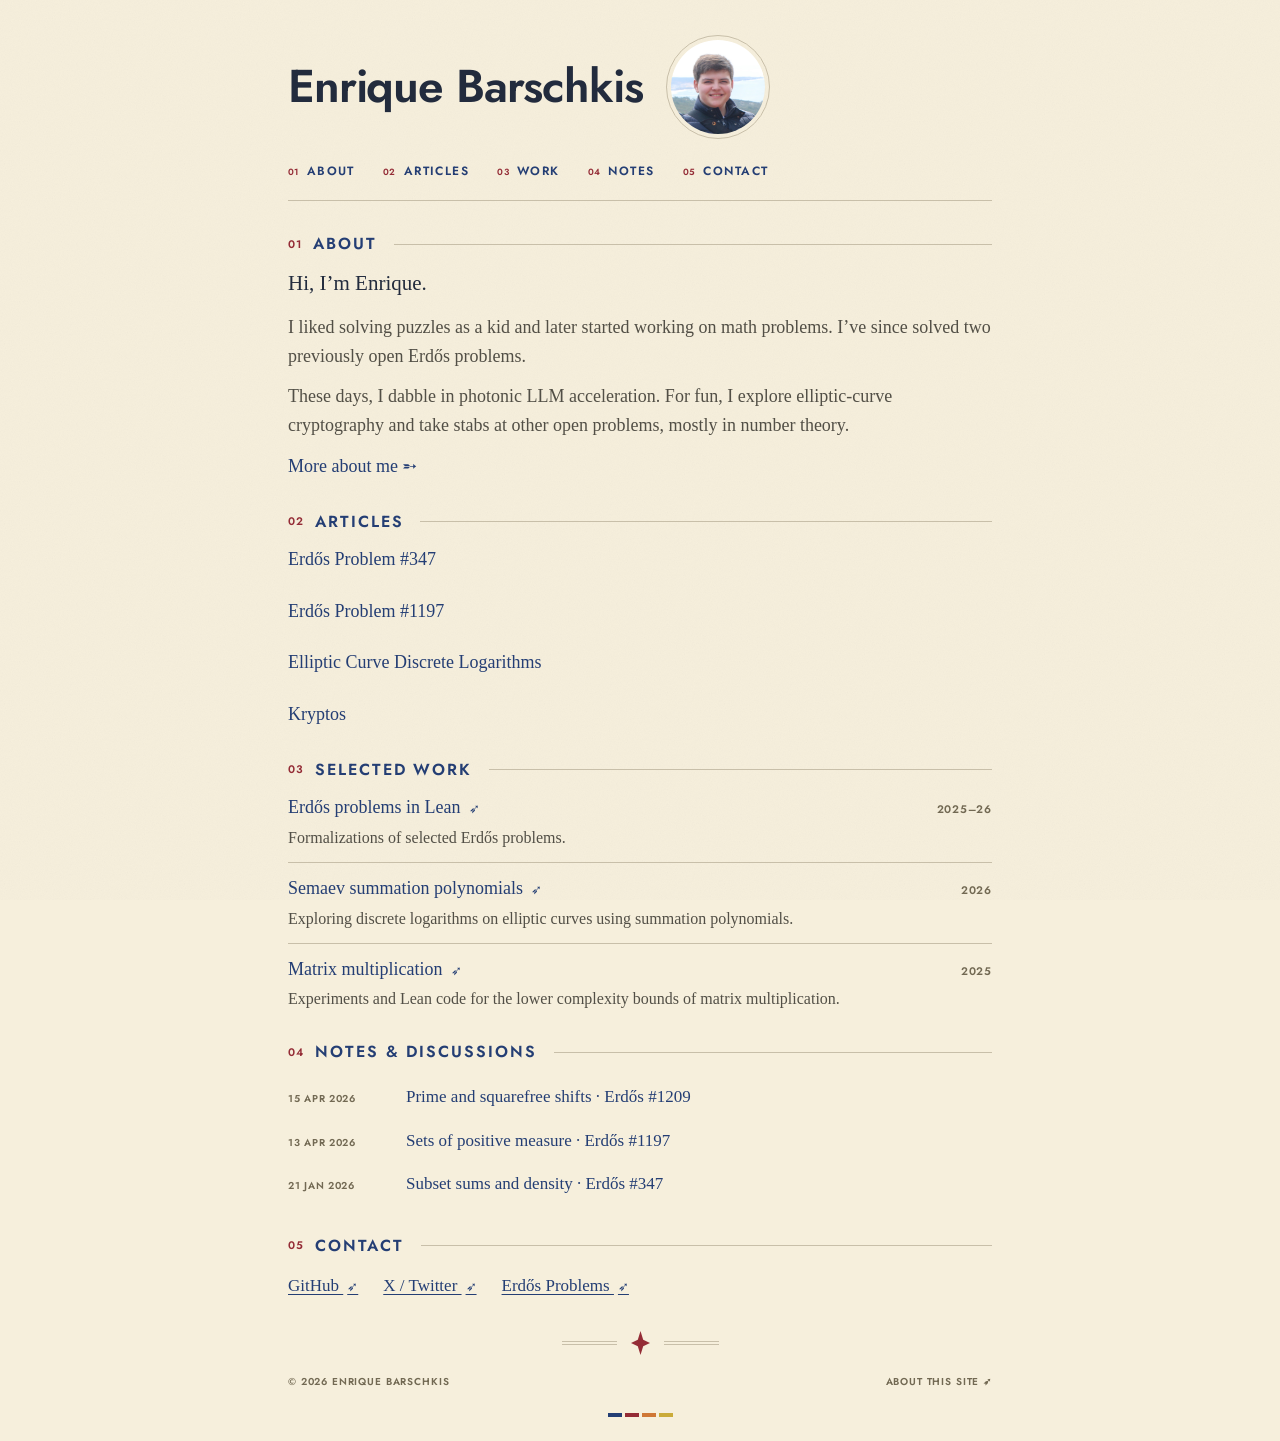
==== index.html @ b83e2519 "Restore leading hover arrow on More about me" ====
<!doctype html>
<html lang="en">
<head>
  <meta charset="utf-8">
  <meta name="viewport" content="width=device-width, initial-scale=1">
  <meta name="description" content="Enrique Barschkis. Math, code, Lean formalizations, and elliptic-curve research.">
  <meta name="theme-color" content="#942c36">
  <meta property="og:type" content="website">
  <meta property="og:title" content="Enrique Barschkis">
  <meta property="og:description" content="Enrique Barschkis. Math, code, Lean formalizations, and elliptic-curve research.">
  <title>Enrique Barschkis</title>
  <link rel="icon" type="image/png" href="favicon.png">
  <link rel="preload" href="assets/fonts/jost-latin-600.woff2" as="font" type="font/woff2" crossorigin>
  <link rel="stylesheet" href="styles.css">
</head>
<body>
  <a class="skip-link" href="#about">Skip to content</a>
  <div class="page" id="top">
    <header class="masthead">
      <div class="masthead-title">
        <h1>Enrique Barschkis</h1>
        <img class="portrait" src="assets/portrait.jpeg" alt="Portrait of Enrique Barschkis" width="1170" height="1138">
      </div>
      <nav class="main-nav" aria-label="Main navigation">
        <a href="#about"><span aria-hidden="true">01</span> About</a>
        <a href="#articles"><span aria-hidden="true">02</span> Articles</a>
        <a href="#work"><span aria-hidden="true">03</span> Work</a>
        <a href="#notes"><span aria-hidden="true">04</span> Notes</a>
        <a href="#contact"><span aria-hidden="true">05</span> Contact</a>
      </nav>
    </header>
    <main class="content">
      <section class="about-section" id="about" aria-labelledby="about-title">
        <div class="section-heading"><span class="exhibit" aria-hidden="true">01</span><h2 id="about-title">About</h2><span class="section-line" aria-hidden="true"></span></div>
        <div class="bio"><p>Hi, I’m Enrique.</p>
<p>I liked solving puzzles as a kid and later started working on math problems. I’ve since solved two previously open Erdős problems.</p>
<p>These days, I dabble in photonic LLM acceleration. For fun, I explore elliptic-curve cryptography and take stabs at other open problems, mostly in number theory.</p></div>
        <p class="about-more"><a class="animated-link" href="about.html"><span class="hover-arrow" aria-hidden="true">➸</span><span class="link-label">More about me <span aria-hidden="true">➵</span></span></a></p>
      </section>
      <section id="articles" aria-labelledby="articles-title">
        <div class="section-heading"><span class="exhibit" aria-hidden="true">02</span><h2 id="articles-title">Articles</h2><span class="section-line" aria-hidden="true"></span></div>
        <ul class="entry-list">
          <li class="entry"><a class="entry-title animated-link" href="erdos-347.html"><span class="hover-arrow" aria-hidden="true">➸</span><span class="link-label">Erdős Problem #347</span></a></li>
          <li class="entry"><a class="entry-title animated-link" href="erdos-1197.html"><span class="hover-arrow" aria-hidden="true">➸</span><span class="link-label">Erdős Problem #1197</span></a></li>
          <li class="entry"><a class="entry-title animated-link" href="elliptic-curve-discrete-logarithms.html"><span class="hover-arrow" aria-hidden="true">➸</span><span class="link-label">Elliptic Curve Discrete Logarithms</span></a></li>
          <li class="entry"><a class="entry-title animated-link" href="kryptos.html"><span class="hover-arrow" aria-hidden="true">➸</span><span class="link-label">Kryptos</span></a></li>
        </ul>
      </section>
      <section id="work" aria-labelledby="work-title">
        <div class="section-heading"><span class="exhibit" aria-hidden="true">03</span><h2 id="work-title">Selected work</h2><span class="section-line" aria-hidden="true"></span></div>
        <ul class="entry-list">
  <li class="entry"><div class="entry-top"><a class="animated-link entry-title" href="https://github.com/ebarschkis/ErdosProblem"><span class="hover-arrow" aria-hidden="true">➸</span><span class="link-label">Erdős problems in Lean <span class="link-arrow" aria-hidden="true">➶</span></span></a><span class="entry-date">2025–26</span></div><p>Formalizations of selected Erdős problems.</p></li>
  <li class="entry"><div class="entry-top"><a class="animated-link entry-title" href="https://github.com/ebarschkis/SemaevSummationPolynomials"><span class="hover-arrow" aria-hidden="true">➸</span><span class="link-label">Semaev summation polynomials <span class="link-arrow" aria-hidden="true">➶</span></span></a><span class="entry-date">2026</span></div><p>Exploring discrete logarithms on elliptic curves using summation polynomials.</p></li>
  <li class="entry"><div class="entry-top"><a class="animated-link entry-title" href="https://github.com/ebarschkis/Matrix-Multiplication"><span class="hover-arrow" aria-hidden="true">➸</span><span class="link-label">Matrix multiplication <span class="link-arrow" aria-hidden="true">➶</span></span></a><span class="entry-date">2025</span></div><p>Experiments and Lean code for the lower complexity bounds of matrix multiplication.</p></li>
</ul>
      </section>
      <section id="notes" aria-labelledby="notes-title">
        <div class="section-heading"><span class="exhibit" aria-hidden="true">04</span><h2 id="notes-title">Notes &amp; discussions</h2><span class="section-line" aria-hidden="true"></span></div>
        <ul class="entry-list">
  <li class="note-entry"><span class="entry-date">15 Apr 2026</span><a class="animated-link" href="https://www.erdosproblems.com/forum/thread/1209?order=oldest"><span class="hover-arrow" aria-hidden="true">➸</span><span class="link-label">Prime and squarefree shifts · Erdős #1209</span></a></li>
  <li class="note-entry"><span class="entry-date">13 Apr 2026</span><a class="animated-link" href="https://www.erdosproblems.com/forum/thread/1197"><span class="hover-arrow" aria-hidden="true">➸</span><span class="link-label">Sets of positive measure · Erdős #1197</span></a></li>
  <li class="note-entry"><span class="entry-date">21 Jan 2026</span><a class="animated-link" href="https://www.erdosproblems.com/forum/thread/347?order=newest"><span class="hover-arrow" aria-hidden="true">➸</span><span class="link-label">Subset sums and density · Erdős #347</span></a></li>
</ul>
      </section>
      <section class="contact-section" id="contact" aria-labelledby="contact-title">
        <div class="section-heading"><span class="exhibit" aria-hidden="true">05</span><h2 id="contact-title">Contact</h2><span class="section-line" aria-hidden="true"></span></div>
        <ul class="contact-links"><li><a href="https://github.com/ebarschkis">GitHub <span class="link-arrow" aria-hidden="true">➶</span></a></li><li><a href="https://x.com/ebarschkis">X / Twitter <span class="link-arrow" aria-hidden="true">➶</span></a></li><li><a href="https://www.erdosproblems.com/forum/user/ebarschkis">Erdős Problems <span class="link-arrow" aria-hidden="true">➶</span></a></li></ul>
      </section>
    </main>
    <footer class="footer">
      <div class="footer-ornament" aria-hidden="true"><span></span><svg width="19" height="24" viewBox="0 0 19 24"><path d="m9.5 0 2.7 8.8L19 12l-6.8 3.2L9.5 24l-2.7-8.8L0 12l6.8-3.2Z" fill="currentColor"/></svg><span></span></div>
      <div class="footer-line"><small>© 2026 Enrique Barschkis</small><a href="colophon.html">About this site <span aria-hidden="true">➶</span></a></div>
      <div class="printer-colors" aria-hidden="true"><i></i><i></i><i></i><i></i></div>
    </footer>
  </div>
</body>
</html>
---- styles.css ----
@font-face {
  font-family: "Jost";
  font-style: normal;
  font-weight: 600;
  font-display: swap;
  src: url("assets/fonts/jost-latin-600.woff2") format("woff2");
}

:root {
  color-scheme: light;
  --paper: #f6efdc;
  --ink: #222b3d;
  --blue: #243e74;
  --red: #942c36;
  --gold: #efb844;
  --muted: #726953;
  --line: #c8bfa9;
  --display: "Jost", "Century Gothic", sans-serif;
  --body: Georgia, "Times New Roman", serif;
}

* { box-sizing: border-box; }
html { scroll-padding-top: 24px; }
body {
  margin: 0;
  background: var(--paper);
  color: var(--ink);
  font-family: var(--body);
  font-size: 18px;
  line-height: 1.6;
  -webkit-font-smoothing: antialiased;
}

body::before {
  content: "";
  position: fixed;
  inset: 0;
  z-index: -1;
  pointer-events: none;
  opacity: .12;
  background-image: url("assets/grain.svg");
}

::selection { background: #e8c875; color: var(--ink); }
a { color: var(--blue); text-underline-offset: .2em; text-decoration-thickness: 1px; }
a:hover { color: var(--red); }
a:focus-visible { outline: 2px solid var(--red); outline-offset: 5px; }
img { max-width: 100%; }
.page { width: min(760px, calc(100% - 48px)); margin: 35px auto 24px; }
.sr-only { position: absolute; width: 1px; height: 1px; overflow: hidden; clip-path: inset(50%); white-space: nowrap; }
.skip-link { position: fixed; top: 12px; left: 12px; z-index: 10; padding: 8px 14px; background: var(--paper); transform: translateY(-160%); }
.skip-link:focus { transform: none; }
.masthead { margin: 0 28px; padding-bottom: 10px; border-bottom: 1px solid var(--line); }
.masthead-title { display: flex; align-items: center; gap: 24px; margin-bottom: 14px; }
.masthead-title h1 { min-width: 0; margin: 0; }
.portrait { display: block; flex: none; width: 104px; height: 104px; object-fit: cover; border-radius: 50%; padding: 4px; border: 1px solid var(--line); }
h1 { margin: 0 0 14px; color: var(--ink); font: 600 clamp(32px, 6vw, 46px)/1.2 var(--display); letter-spacing: -.025em; }
.main-nav { display: flex; flex-wrap: wrap; gap: 0 28px; }
.main-nav a { display: flex; align-items: baseline; gap: 8px; padding: 9px 0; font: 600 12px/1.6 var(--display); letter-spacing: .12em; text-transform: uppercase; text-decoration: none; }
.main-nav a:hover { text-decoration: underline; }
.main-nav a span { color: var(--red); font-size: 9px; letter-spacing: .04em; }
.content { padding: 0 28px; }
section { margin-top: 29px; scroll-margin-top: 24px; }
.about-section { margin-top: 31px; }
.section-heading { display: flex; align-items: center; gap: 12px; margin-bottom: 11px; }
.exhibit { color: var(--red); font: 600 11px/1 var(--display); letter-spacing: .05em; }
h2 { margin: 0; color: var(--blue); font: 600 16px/1.5 var(--display); text-transform: uppercase; letter-spacing: .12em; }
.section-line { flex: 1; border-top: 1px solid var(--line); margin-left: 5px; }
p { margin: 0 0 10px; }
.bio p { margin-bottom: 12px; }
.bio p:last-child { margin-bottom: 0; }
.bio p:first-child { font-size: 21px; }
.bio p + p { color: #524f46; }
.about-more { margin-top: 12px; }
.about-more a:hover .link-label > span, .about-more a:focus-visible .link-label > span { visibility: hidden; }
.empty-state { color: var(--muted); font-size: 16px; font-style: italic; margin-bottom: 0; }
.entry-list { list-style: none; margin: 0; padding: 0; }
.entry { padding: 11px 0 12px; border-bottom: 1px solid var(--line); }
.entry:first-child { padding-top: 0; }
.entry:last-child { border-bottom: 0; padding-bottom: 0; }
.entry-top { display: flex; gap: 20px; align-items: baseline; justify-content: space-between; }
.entry-title { font-size: 18px; font-weight: normal; }
#articles .entry { border-bottom: 0; }
.animated-link { position: relative; display: inline-block; min-width: 0; padding-right: 1.5em; }
#articles .animated-link { display: block; }
.link-label { display: inline-block; transition: transform .18s ease; }
.hover-arrow { position: absolute; left: 0; top: 0; opacity: 0; transition: opacity .18s ease; }
.animated-link:hover .link-label, .animated-link:focus-visible .link-label { transform: translateX(1.5em); }
.animated-link:hover .hover-arrow, .animated-link:focus-visible .hover-arrow { opacity: 1; }
.entry-date { flex-shrink: 0; color: var(--muted); font: 600 11px/1.5 var(--display); letter-spacing: .07em; text-transform: uppercase; }
.entry p { font-size: 16px; line-height: 1.5; margin: 4px 0 0; color: #524f46; }
.note-entry { display: grid; grid-template-columns: 100px 1fr; gap: 18px; align-items: baseline; padding: 8px 0; }
.note-entry .entry-date { font-size: 10px; }
.note-entry a { font-size: 17px; }
.contact-links { display: flex; flex-wrap: wrap; gap: 8px 25px; list-style: none; margin: 0; padding: 0; font-size: 17px; }
.contact-links a { display: inline-block; padding: 3px 0; }
.link-arrow { font-family: var(--display); font-size: 13px; padding-left: 4px; }
.footer { padding: 0 28px; margin-top: 29px; }
.footer-ornament { display: flex; gap: 14px; align-items: center; justify-content: center; color: var(--red); }
.footer-ornament span { width: 55px; height: 4px; border-top: 1px solid var(--line); border-bottom: 1px solid var(--line); }
.footer-line { display: flex; justify-content: space-between; align-items: center; gap: 12px; margin-top: 18px; color: var(--muted); font: 600 10px/1.8 var(--display); letter-spacing: .085em; text-transform: uppercase; }
.footer-line small { font-size: inherit; }
.footer-line a { color: var(--muted); text-decoration: none; }
.footer-line a:hover { color: var(--red); text-decoration: underline; }
.printer-colors { display: flex; justify-content: center; gap: 3px; margin-top: 22px; }
.printer-colors i { width: 14px; height: 4px; background: var(--blue); }
.printer-colors i:nth-child(2) { background: var(--red); }
.printer-colors i:nth-child(3) { background: #cf7736; }
.printer-colors i:nth-child(4) { background: #caab39; }

/* The same small document layout for individual notes and the colophon. */
.document-page { width: min(680px, calc(100% - 48px)); margin: 50px auto 32px; }
.document-header { border-top: 4px double var(--blue); border-bottom: 1px solid var(--line); padding: 16px 0; display: flex; justify-content: space-between; gap: 16px; }
.document-header a, .document-header span { font: 600 11px/1.6 var(--display); letter-spacing: .12em; text-transform: uppercase; }
.document-header span { color: var(--muted); }
.document-page article { padding: 37px 0 20px; }
.document-page h1 { color: var(--blue); font: 600 clamp(30px, 6vw, 46px)/1.15 var(--display); letter-spacing: -.015em; text-transform: uppercase; padding: 0; margin: 10px 0 27px; }
.document-page h2 { margin: 28px 0 12px; }
.document-page article p { margin-bottom: 20px; }
.document-kicker { color: var(--red); font: 600 11px/1.4 var(--display); letter-spacing: .13em; text-transform: uppercase; }
.palette { display: flex; height: 14px; margin: 25px 0; }
.palette span { flex: 1; }
.palette span:nth-child(1) { background: var(--blue); }
.palette span:nth-child(2) { background: var(--red); }
.palette span:nth-child(3) { background: #cf7736; }
.palette span:nth-child(4) { background: var(--gold); }
.document-page .footer { padding: 0; }
.document-page article li { margin-bottom: 8px; }
.link-placeholder { color: var(--muted); font-size: .85em; }

@media (min-width: 1400px) { .page { margin-top: 46px; } }
@media (max-width: 600px) {
  .page { width: calc(100% - 28px); margin-top: 16px; }
  .masthead { margin: 12px 12px 0; padding-bottom: 4px; }
  .masthead-title { gap: 16px; margin-bottom: 8px; }
  .portrait { width: 72px; height: 72px; padding: 3px; }
  h1 { margin-bottom: 8px; }
  .main-nav { justify-content: space-between; gap: 0 12px; }
  .main-nav a { gap: 5px; padding: 9px 0; font-size: 10px; letter-spacing: .07em; min-height: 44px; align-items: center; }
  .main-nav a span { font-size: 8px; }
  .content, .footer { padding-left: 12px; padding-right: 12px; }
  section { margin-top: 26px; }
  .about-section { margin-top: 25px; }
  .bio p:first-child { font-size: 20px; }
  .bio p + p { font-size: 17px; }
  h2 { font-size: 14px; }
  .section-heading { gap: 10px; }
  .entry-top { gap: 12px; }
  .entry-title { font-size: 17px; }
  .note-entry { grid-template-columns: 83px 1fr; gap: 12px; }
  .footer-line { font-size: 9px; letter-spacing: .025em; flex-wrap: wrap; justify-content: center; }
  .document-page { width: calc(100% - 40px); margin-top: 24px; }
  .document-header { flex-wrap: wrap; gap: 8px; }
}

@media (prefers-reduced-motion: reduce) {
  .link-label, .hover-arrow { transition: none; }
}

@media print {
  body { background: white; font-size: 12pt; }
  body::before, .skip-link, .main-nav { display: none; }
  .page, .document-page { width: 100%; margin: 0; }
  .masthead, section, .footer { break-inside: avoid; }
}
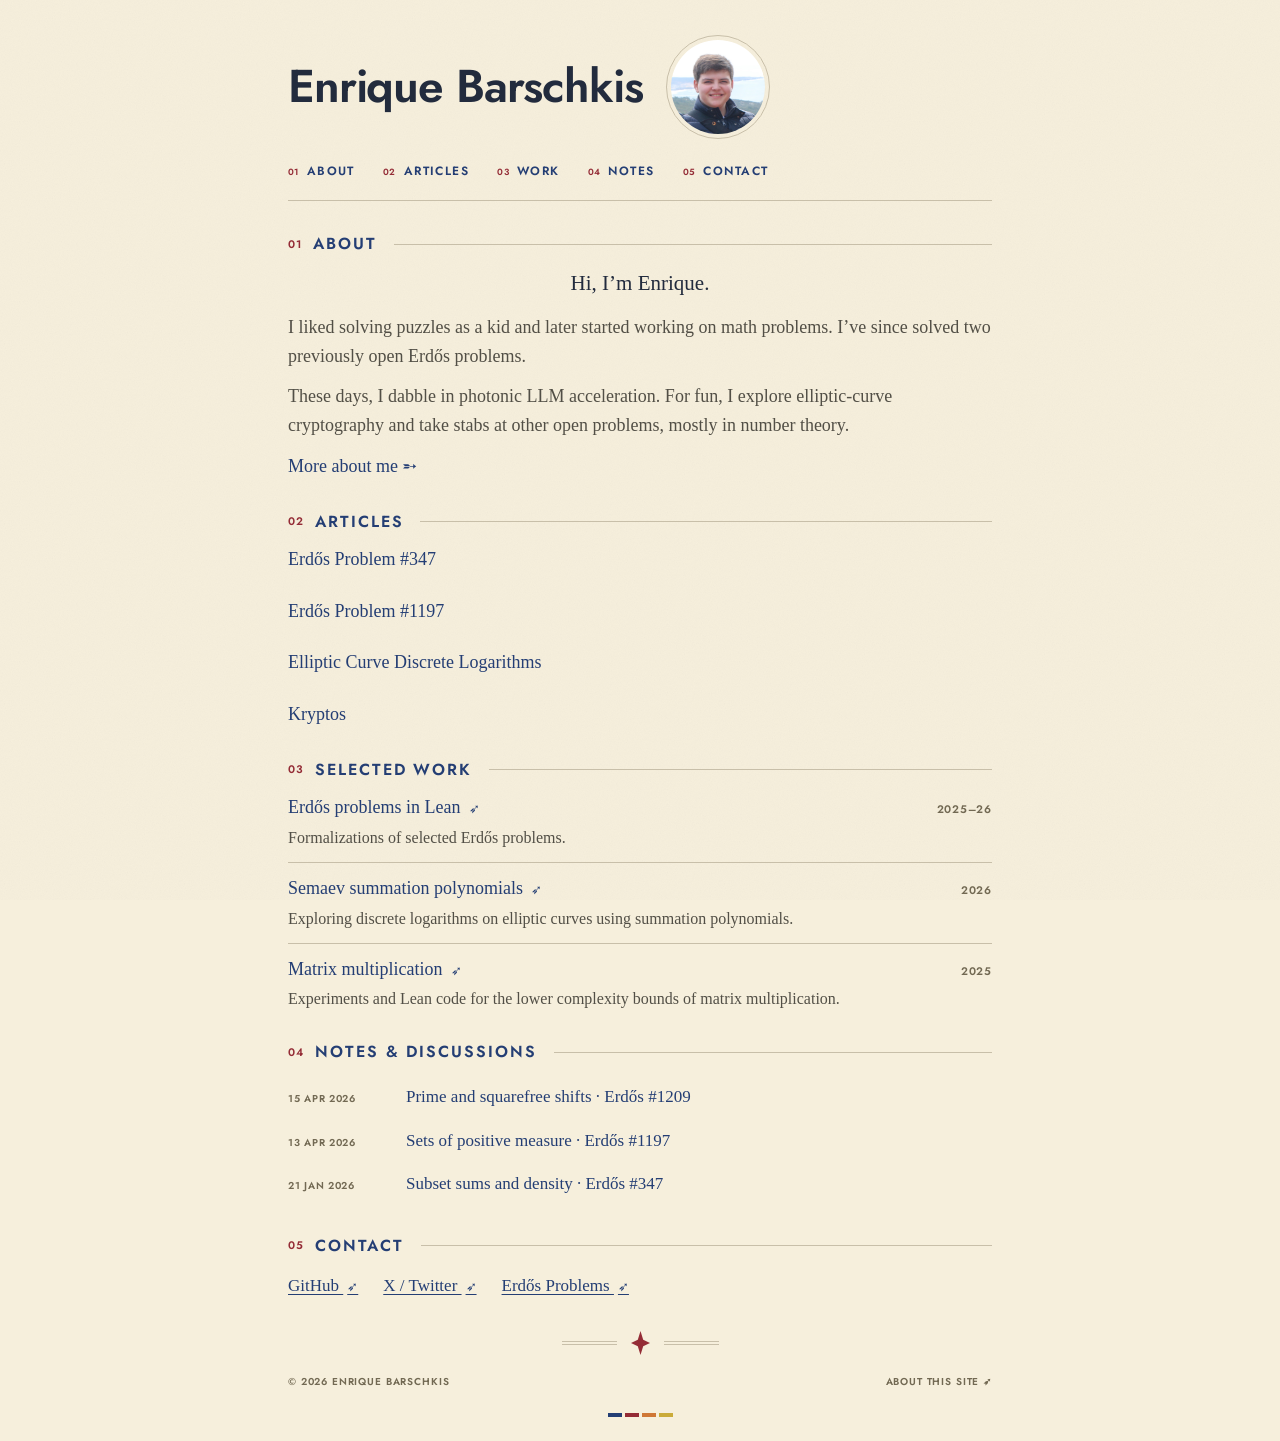
==== commit 835bad87: "Add sitemap, canonical URLs, and personal identity metadata" ====
--- a/index.html
+++ b/index.html
@@ -3,15 +3,47 @@
 <head>
   <meta charset="utf-8">
   <meta name="viewport" content="width=device-width, initial-scale=1">
-  <meta name="description" content="Enrique Barschkis. Math, code, Lean formalizations, and elliptic-curve research.">
+  <meta name="description" content="Personal website of Enrique Barschkis. Mathematics, Erdős problems, Lean formalizations, elliptic-curve cryptography, and photonic computing.">
   <meta name="theme-color" content="#942c36">
   <meta property="og:type" content="website">
+  <meta property="og:url" content="https://ebarschkis.github.io/">
   <meta property="og:title" content="Enrique Barschkis">
-  <meta property="og:description" content="Enrique Barschkis. Math, code, Lean formalizations, and elliptic-curve research.">
+  <meta property="og:description" content="Personal website of Enrique Barschkis. Mathematics, Erdős problems, Lean formalizations, elliptic-curve cryptography, and photonic computing.">
   <title>Enrique Barschkis</title>
+  <link rel="canonical" href="https://ebarschkis.github.io/">
   <link rel="icon" type="image/png" href="favicon.png">
   <link rel="preload" href="assets/fonts/jost-latin-600.woff2" as="font" type="font/woff2" crossorigin>
   <link rel="stylesheet" href="styles.css">
+  <script type="application/ld+json">
+{
+  "@context": "https://schema.org",
+  "@graph": [
+    {
+      "@type": "WebSite",
+      "@id": "https://ebarschkis.github.io/#website",
+      "url": "https://ebarschkis.github.io/",
+      "name": "Enrique Barschkis",
+      "author": {
+        "@id": "https://ebarschkis.github.io/#person"
+      },
+      "inLanguage": "en"
+    },
+    {
+      "@type": "Person",
+      "@id": "https://ebarschkis.github.io/#person",
+      "name": "Enrique Barschkis",
+      "alternateName": "ebarschkis",
+      "url": "https://ebarschkis.github.io/",
+      "image": "https://ebarschkis.github.io/assets/portrait.jpeg",
+      "sameAs": [
+        "https://github.com/ebarschkis",
+        "https://x.com/ebarschkis",
+        "https://www.erdosproblems.com/forum/user/ebarschkis"
+      ]
+    }
+  ]
+}
+  </script>
 </head>
 <body>
   <a class="skip-link" href="#about">Skip to content</a>
--- a/styles.css
+++ b/styles.css
@@ -69,7 +69,7 @@
 p { margin: 0 0 10px; }
 .bio p { margin-bottom: 12px; }
 .bio p:last-child { margin-bottom: 0; }
-.bio p:first-child { font-size: 21px; }
+.bio p:first-child { font-size: 21px; text-align: center; }
 .bio p + p { color: #524f46; }
 .about-more { margin-top: 12px; }
 .about-more a:hover .link-label > span, .about-more a:focus-visible .link-label > span { visibility: hidden; }
@@ -87,6 +87,7 @@
 .hover-arrow { position: absolute; left: 0; top: 0; opacity: 0; transition: opacity .18s ease; }
 .animated-link:hover .link-label, .animated-link:focus-visible .link-label { transform: translateX(1.5em); }
 .animated-link:hover .hover-arrow, .animated-link:focus-visible .hover-arrow { opacity: 1; }
+.animated-link:hover .link-arrow, .animated-link:focus-visible .link-arrow { visibility: hidden; }
 .entry-date { flex-shrink: 0; color: var(--muted); font: 600 11px/1.5 var(--display); letter-spacing: .07em; text-transform: uppercase; }
 .entry p { font-size: 16px; line-height: 1.5; margin: 4px 0 0; color: #524f46; }
 .note-entry { display: grid; grid-template-columns: 100px 1fr; gap: 18px; align-items: baseline; padding: 8px 0; }
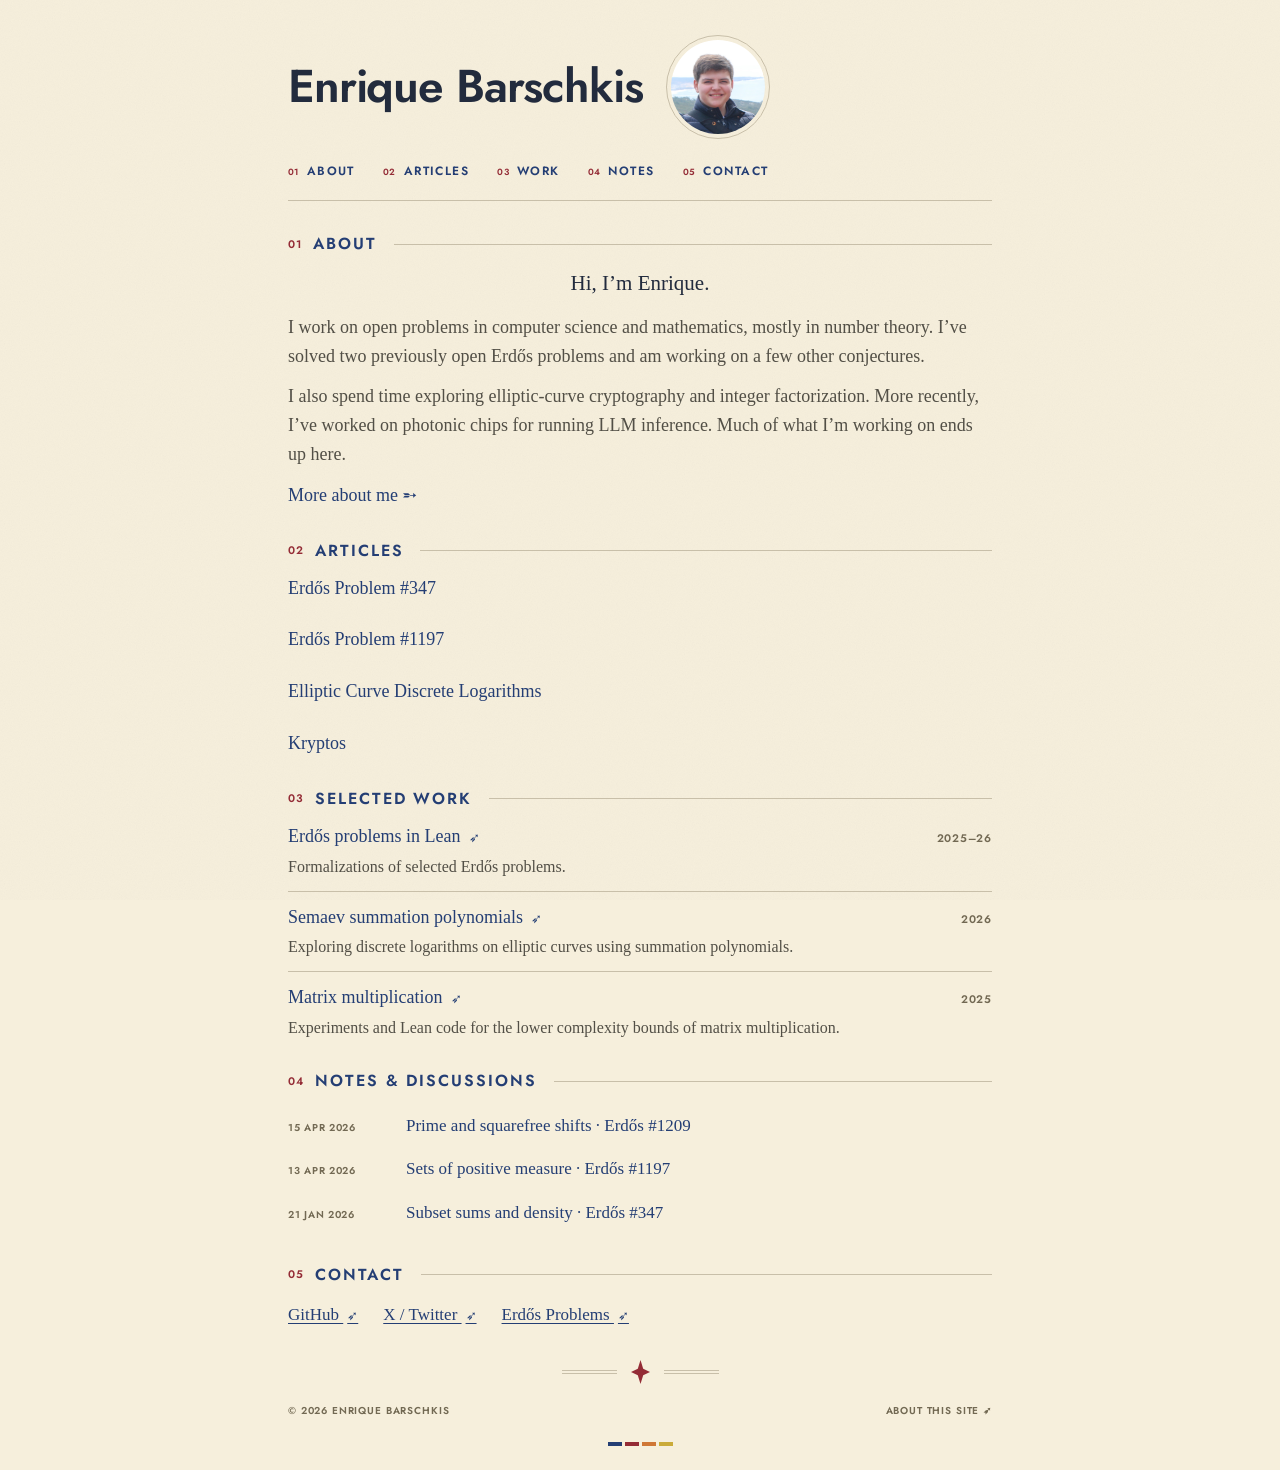
==== commit 9f449bb6: "Update homepage About introduction" ====
--- a/index.html
+++ b/index.html
@@ -3,12 +3,12 @@
 <head>
   <meta charset="utf-8">
   <meta name="viewport" content="width=device-width, initial-scale=1">
-  <meta name="description" content="Personal website of Enrique Barschkis. Mathematics, Erdős problems, Lean formalizations, elliptic-curve cryptography, and photonic computing.">
+  <meta name="description" content="My personal site.">
   <meta name="theme-color" content="#942c36">
   <meta property="og:type" content="website">
   <meta property="og:url" content="https://ebarschkis.github.io/">
   <meta property="og:title" content="Enrique Barschkis">
-  <meta property="og:description" content="Personal website of Enrique Barschkis. Mathematics, Erdős problems, Lean formalizations, elliptic-curve cryptography, and photonic computing.">
+  <meta property="og:description" content="My personal site.">
   <title>Enrique Barschkis</title>
   <link rel="canonical" href="https://ebarschkis.github.io/">
   <link rel="icon" type="image/png" href="favicon.png">
@@ -65,8 +65,8 @@
       <section class="about-section" id="about" aria-labelledby="about-title">
         <div class="section-heading"><span class="exhibit" aria-hidden="true">01</span><h2 id="about-title">About</h2><span class="section-line" aria-hidden="true"></span></div>
         <div class="bio"><p>Hi, I’m Enrique.</p>
-<p>I liked solving puzzles as a kid and later started working on math problems. I’ve since solved two previously open Erdős problems.</p>
-<p>These days, I dabble in photonic LLM acceleration. For fun, I explore elliptic-curve cryptography and take stabs at other open problems, mostly in number theory.</p></div>
+<p>I work on open problems in computer science and mathematics, mostly in number theory. I’ve solved two previously open Erdős problems and am working on a few other conjectures.</p>
+<p>I also spend time exploring elliptic-curve cryptography and integer factorization. More recently, I’ve worked on photonic chips for running LLM inference. Much of what I’m working on ends up here.</p></div>
         <p class="about-more"><a class="animated-link" href="about.html"><span class="hover-arrow" aria-hidden="true">➸</span><span class="link-label">More about me <span aria-hidden="true">➵</span></span></a></p>
       </section>
       <section id="articles" aria-labelledby="articles-title">
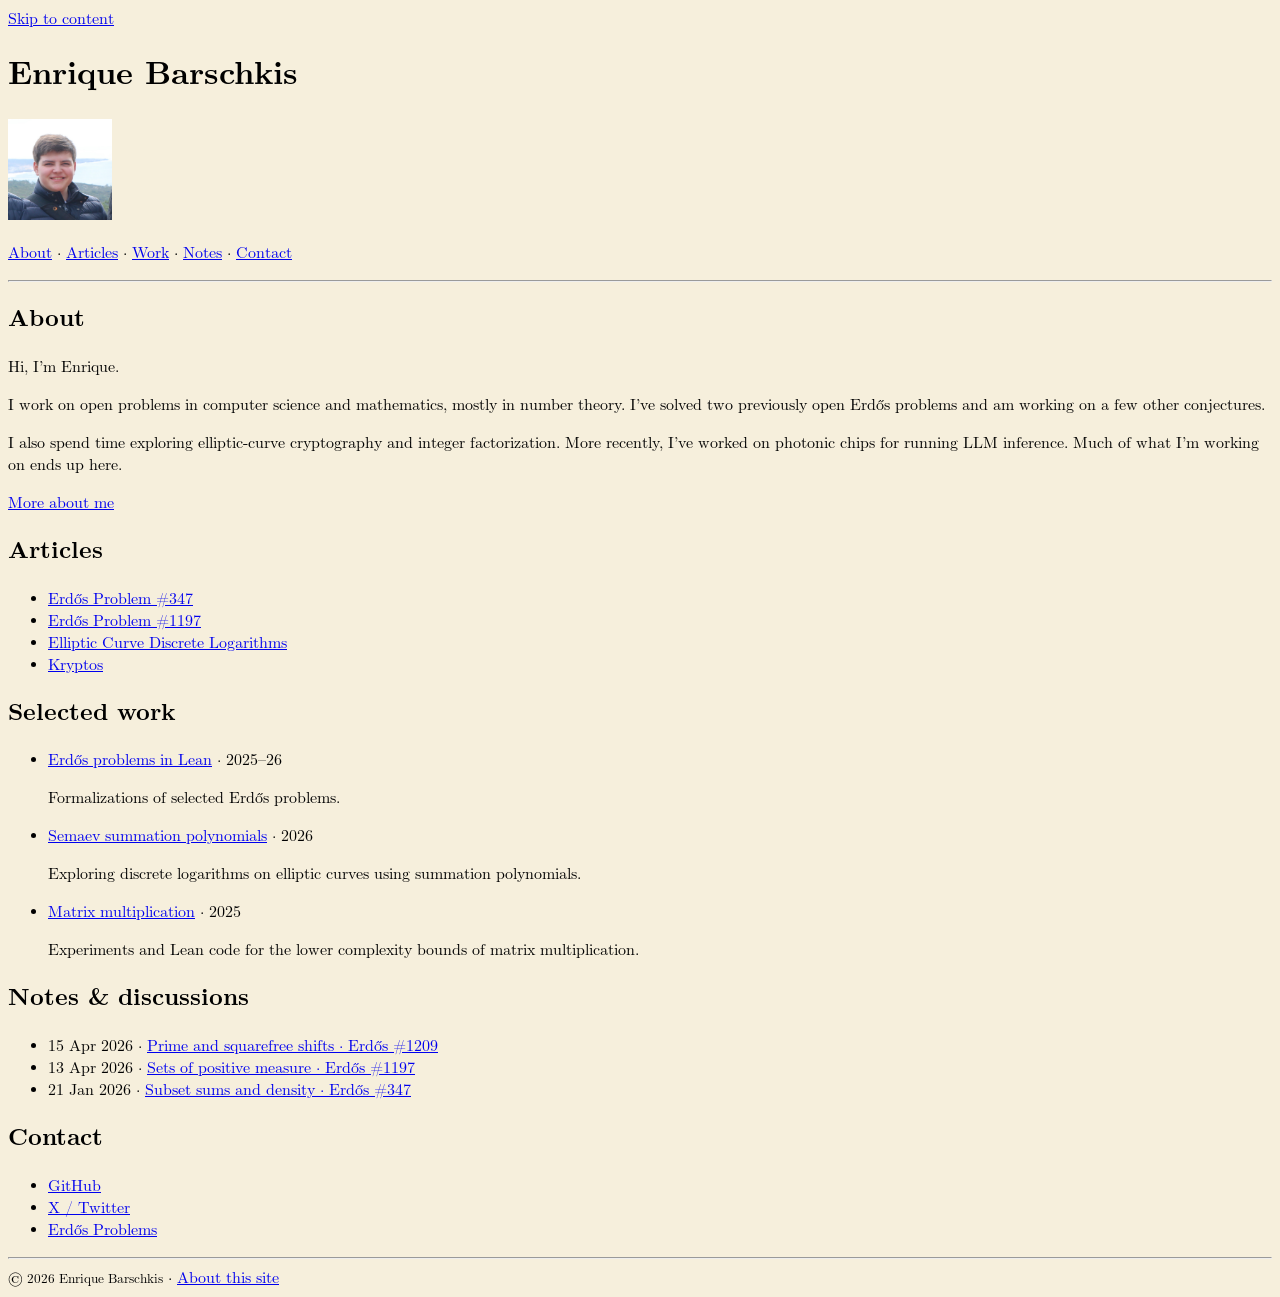
==== commit 6bb45503: "Simplify site to plain HTML and Computer Modern" ====
--- a/index.html
+++ b/index.html
@@ -4,7 +4,7 @@
   <meta charset="utf-8">
   <meta name="viewport" content="width=device-width, initial-scale=1">
   <meta name="description" content="My personal site.">
-  <meta name="theme-color" content="#942c36">
+  <meta name="theme-color" content="#f6efdc">
   <meta property="og:type" content="website">
   <meta property="og:url" content="https://ebarschkis.github.io/">
   <meta property="og:title" content="Enrique Barschkis">
@@ -12,7 +12,7 @@
   <title>Enrique Barschkis</title>
   <link rel="canonical" href="https://ebarschkis.github.io/">
   <link rel="icon" type="image/png" href="favicon.png">
-  <link rel="preload" href="assets/fonts/jost-latin-600.woff2" as="font" type="font/woff2" crossorigin>
+  <link rel="preload" href="assets/fonts/cmunrm.woff2" as="font" type="font/woff2" crossorigin>
   <link rel="stylesheet" href="styles.css">
   <script type="application/ld+json">
 {
@@ -46,63 +46,69 @@
   </script>
 </head>
 <body>
-  <a class="skip-link" href="#about">Skip to content</a>
-  <div class="page" id="top">
-    <header class="masthead">
-      <div class="masthead-title">
+  <a href="#about">Skip to content</a>
+  <div id="top">
+    <header>
+      <div>
         <h1>Enrique Barschkis</h1>
-        <img class="portrait" src="assets/portrait.jpeg" alt="Portrait of Enrique Barschkis" width="1170" height="1138">
+        <img src="assets/portrait.jpeg" alt="Portrait of Enrique Barschkis" width="104" height="101">
       </div>
-      <nav class="main-nav" aria-label="Main navigation">
-        <a href="#about"><span aria-hidden="true">01</span> About</a>
-        <a href="#articles"><span aria-hidden="true">02</span> Articles</a>
-        <a href="#work"><span aria-hidden="true">03</span> Work</a>
-        <a href="#notes"><span aria-hidden="true">04</span> Notes</a>
-        <a href="#contact"><span aria-hidden="true">05</span> Contact</a>
+      <nav aria-label="Main navigation">
+        <p>
+          <a href="#about">About</a> ·
+          <a href="#articles">Articles</a> ·
+          <a href="#work">Work</a> ·
+          <a href="#notes">Notes</a> ·
+          <a href="#contact">Contact</a>
+        </p>
       </nav>
+      <hr>
     </header>
-    <main class="content">
-      <section class="about-section" id="about" aria-labelledby="about-title">
-        <div class="section-heading"><span class="exhibit" aria-hidden="true">01</span><h2 id="about-title">About</h2><span class="section-line" aria-hidden="true"></span></div>
-        <div class="bio"><p>Hi, I’m Enrique.</p>
-<p>I work on open problems in computer science and mathematics, mostly in number theory. I’ve solved two previously open Erdős problems and am working on a few other conjectures.</p>
-<p>I also spend time exploring elliptic-curve cryptography and integer factorization. More recently, I’ve worked on photonic chips for running LLM inference. Much of what I’m working on ends up here.</p></div>
-        <p class="about-more"><a class="animated-link" href="about.html"><span class="hover-arrow" aria-hidden="true">➸</span><span class="link-label">More about me <span aria-hidden="true">➵</span></span></a></p>
+    <main>
+      <section id="about" aria-labelledby="about-title">
+        <h2 id="about-title">About</h2>
+        <p>Hi, I’m Enrique.</p>
+        <p>I work on open problems in computer science and mathematics, mostly in number theory. I’ve solved two previously open Erdős problems and am working on a few other conjectures.</p>
+        <p>I also spend time exploring elliptic-curve cryptography and integer factorization. More recently, I’ve worked on photonic chips for running LLM inference. Much of what I’m working on ends up here.</p>
+        <p><a href="about.html">More about me</a></p>
       </section>
       <section id="articles" aria-labelledby="articles-title">
-        <div class="section-heading"><span class="exhibit" aria-hidden="true">02</span><h2 id="articles-title">Articles</h2><span class="section-line" aria-hidden="true"></span></div>
-        <ul class="entry-list">
-          <li class="entry"><a class="entry-title animated-link" href="erdos-347.html"><span class="hover-arrow" aria-hidden="true">➸</span><span class="link-label">Erdős Problem #347</span></a></li>
-          <li class="entry"><a class="entry-title animated-link" href="erdos-1197.html"><span class="hover-arrow" aria-hidden="true">➸</span><span class="link-label">Erdős Problem #1197</span></a></li>
-          <li class="entry"><a class="entry-title animated-link" href="elliptic-curve-discrete-logarithms.html"><span class="hover-arrow" aria-hidden="true">➸</span><span class="link-label">Elliptic Curve Discrete Logarithms</span></a></li>
-          <li class="entry"><a class="entry-title animated-link" href="kryptos.html"><span class="hover-arrow" aria-hidden="true">➸</span><span class="link-label">Kryptos</span></a></li>
+        <h2 id="articles-title">Articles</h2>
+        <ul>
+          <li><a href="erdos-347.html">Erdős Problem #347</a></li>
+          <li><a href="erdos-1197.html">Erdős Problem #1197</a></li>
+          <li><a href="elliptic-curve-discrete-logarithms.html">Elliptic Curve Discrete Logarithms</a></li>
+          <li><a href="kryptos.html">Kryptos</a></li>
         </ul>
       </section>
       <section id="work" aria-labelledby="work-title">
-        <div class="section-heading"><span class="exhibit" aria-hidden="true">03</span><h2 id="work-title">Selected work</h2><span class="section-line" aria-hidden="true"></span></div>
-        <ul class="entry-list">
-  <li class="entry"><div class="entry-top"><a class="animated-link entry-title" href="https://github.com/ebarschkis/ErdosProblem"><span class="hover-arrow" aria-hidden="true">➸</span><span class="link-label">Erdős problems in Lean <span class="link-arrow" aria-hidden="true">➶</span></span></a><span class="entry-date">2025–26</span></div><p>Formalizations of selected Erdős problems.</p></li>
-  <li class="entry"><div class="entry-top"><a class="animated-link entry-title" href="https://github.com/ebarschkis/SemaevSummationPolynomials"><span class="hover-arrow" aria-hidden="true">➸</span><span class="link-label">Semaev summation polynomials <span class="link-arrow" aria-hidden="true">➶</span></span></a><span class="entry-date">2026</span></div><p>Exploring discrete logarithms on elliptic curves using summation polynomials.</p></li>
-  <li class="entry"><div class="entry-top"><a class="animated-link entry-title" href="https://github.com/ebarschkis/Matrix-Multiplication"><span class="hover-arrow" aria-hidden="true">➸</span><span class="link-label">Matrix multiplication <span class="link-arrow" aria-hidden="true">➶</span></span></a><span class="entry-date">2025</span></div><p>Experiments and Lean code for the lower complexity bounds of matrix multiplication.</p></li>
-</ul>
+        <h2 id="work-title">Selected work</h2>
+        <ul>
+          <li><div><a href="https://github.com/ebarschkis/ErdosProblem">Erdős problems in Lean</a> · <span>2025–26</span></div><p>Formalizations of selected Erdős problems.</p></li>
+          <li><div><a href="https://github.com/ebarschkis/SemaevSummationPolynomials">Semaev summation polynomials</a> · <span>2026</span></div><p>Exploring discrete logarithms on elliptic curves using summation polynomials.</p></li>
+          <li><div><a href="https://github.com/ebarschkis/Matrix-Multiplication">Matrix multiplication</a> · <span>2025</span></div><p>Experiments and Lean code for the lower complexity bounds of matrix multiplication.</p></li>
+        </ul>
       </section>
       <section id="notes" aria-labelledby="notes-title">
-        <div class="section-heading"><span class="exhibit" aria-hidden="true">04</span><h2 id="notes-title">Notes &amp; discussions</h2><span class="section-line" aria-hidden="true"></span></div>
-        <ul class="entry-list">
-  <li class="note-entry"><span class="entry-date">15 Apr 2026</span><a class="animated-link" href="https://www.erdosproblems.com/forum/thread/1209?order=oldest"><span class="hover-arrow" aria-hidden="true">➸</span><span class="link-label">Prime and squarefree shifts · Erdős #1209</span></a></li>
-  <li class="note-entry"><span class="entry-date">13 Apr 2026</span><a class="animated-link" href="https://www.erdosproblems.com/forum/thread/1197"><span class="hover-arrow" aria-hidden="true">➸</span><span class="link-label">Sets of positive measure · Erdős #1197</span></a></li>
-  <li class="note-entry"><span class="entry-date">21 Jan 2026</span><a class="animated-link" href="https://www.erdosproblems.com/forum/thread/347?order=newest"><span class="hover-arrow" aria-hidden="true">➸</span><span class="link-label">Subset sums and density · Erdős #347</span></a></li>
-</ul>
+        <h2 id="notes-title">Notes &amp; discussions</h2>
+        <ul>
+          <li><span>15 Apr 2026</span> · <a href="https://www.erdosproblems.com/forum/thread/1209?order=oldest">Prime and squarefree shifts · Erdős #1209</a></li>
+          <li><span>13 Apr 2026</span> · <a href="https://www.erdosproblems.com/forum/thread/1197">Sets of positive measure · Erdős #1197</a></li>
+          <li><span>21 Jan 2026</span> · <a href="https://www.erdosproblems.com/forum/thread/347?order=newest">Subset sums and density · Erdős #347</a></li>
+        </ul>
       </section>
-      <section class="contact-section" id="contact" aria-labelledby="contact-title">
-        <div class="section-heading"><span class="exhibit" aria-hidden="true">05</span><h2 id="contact-title">Contact</h2><span class="section-line" aria-hidden="true"></span></div>
-        <ul class="contact-links"><li><a href="https://github.com/ebarschkis">GitHub <span class="link-arrow" aria-hidden="true">➶</span></a></li><li><a href="https://x.com/ebarschkis">X / Twitter <span class="link-arrow" aria-hidden="true">➶</span></a></li><li><a href="https://www.erdosproblems.com/forum/user/ebarschkis">Erdős Problems <span class="link-arrow" aria-hidden="true">➶</span></a></li></ul>
+      <section id="contact" aria-labelledby="contact-title">
+        <h2 id="contact-title">Contact</h2>
+        <ul>
+          <li><a href="https://github.com/ebarschkis">GitHub</a></li>
+          <li><a href="https://x.com/ebarschkis">X / Twitter</a></li>
+          <li><a href="https://www.erdosproblems.com/forum/user/ebarschkis">Erdős Problems</a></li>
+        </ul>
       </section>
     </main>
-    <footer class="footer">
-      <div class="footer-ornament" aria-hidden="true"><span></span><svg width="19" height="24" viewBox="0 0 19 24"><path d="m9.5 0 2.7 8.8L19 12l-6.8 3.2L9.5 24l-2.7-8.8L0 12l6.8-3.2Z" fill="currentColor"/></svg><span></span></div>
-      <div class="footer-line"><small>© 2026 Enrique Barschkis</small><a href="colophon.html">About this site <span aria-hidden="true">➶</span></a></div>
-      <div class="printer-colors" aria-hidden="true"><i></i><i></i><i></i><i></i></div>
+    <footer>
+      <hr>
+      <small>© 2026 Enrique Barschkis</small> · <a href="colophon.html">About this site</a>
     </footer>
   </div>
 </body>
--- a/styles.css
+++ b/styles.css
@@ -1,166 +1,55 @@
 @font-face {
-  font-family: "Jost";
+  font-family: "Computer Modern";
+  src: url("assets/fonts/cmunrm.woff2") format("woff2");
+  font-weight: normal;
   font-style: normal;
-  font-weight: 600;
   font-display: swap;
-  src: url("assets/fonts/jost-latin-600.woff2") format("woff2");
 }
 
-:root {
-  color-scheme: light;
-  --paper: #f6efdc;
-  --ink: #222b3d;
-  --blue: #243e74;
-  --red: #942c36;
-  --gold: #efb844;
-  --muted: #726953;
-  --line: #c8bfa9;
-  --display: "Jost", "Century Gothic", sans-serif;
-  --body: Georgia, "Times New Roman", serif;
+@font-face {
+  font-family: "Computer Modern";
+  src: url("assets/fonts/cmunbx.woff2") format("woff2");
+  font-weight: bold;
+  font-style: normal;
+  font-display: swap;
 }
 
-* { box-sizing: border-box; }
-html { scroll-padding-top: 24px; }
-body {
-  margin: 0;
-  background: var(--paper);
-  color: var(--ink);
-  font-family: var(--body);
-  font-size: 18px;
-  line-height: 1.6;
-  -webkit-font-smoothing: antialiased;
+@font-face {
+  font-family: "Computer Modern";
+  src: url("assets/fonts/cmunti.woff2") format("woff2");
+  font-weight: normal;
+  font-style: italic;
+  font-display: swap;
 }
 
-body::before {
-  content: "";
-  position: fixed;
-  inset: 0;
-  z-index: -1;
-  pointer-events: none;
-  opacity: .12;
-  background-image: url("assets/grain.svg");
+@font-face {
+  font-family: "Computer Modern";
+  src: url("assets/fonts/cmunbi.woff2") format("woff2");
+  font-weight: bold;
+  font-style: italic;
+  font-display: swap;
 }
 
-::selection { background: #e8c875; color: var(--ink); }
-a { color: var(--blue); text-underline-offset: .2em; text-decoration-thickness: 1px; }
-a:hover { color: var(--red); }
-a:focus-visible { outline: 2px solid var(--red); outline-offset: 5px; }
-img { max-width: 100%; }
-.page { width: min(760px, calc(100% - 48px)); margin: 35px auto 24px; }
-.sr-only { position: absolute; width: 1px; height: 1px; overflow: hidden; clip-path: inset(50%); white-space: nowrap; }
-.skip-link { position: fixed; top: 12px; left: 12px; z-index: 10; padding: 8px 14px; background: var(--paper); transform: translateY(-160%); }
-.skip-link:focus { transform: none; }
-.masthead { margin: 0 28px; padding-bottom: 10px; border-bottom: 1px solid var(--line); }
-.masthead-title { display: flex; align-items: center; gap: 24px; margin-bottom: 14px; }
-.masthead-title h1 { min-width: 0; margin: 0; }
-.portrait { display: block; flex: none; width: 104px; height: 104px; object-fit: cover; border-radius: 50%; padding: 4px; border: 1px solid var(--line); }
-h1 { margin: 0 0 14px; color: var(--ink); font: 600 clamp(32px, 6vw, 46px)/1.2 var(--display); letter-spacing: -.025em; }
-.main-nav { display: flex; flex-wrap: wrap; gap: 0 28px; }
-.main-nav a { display: flex; align-items: baseline; gap: 8px; padding: 9px 0; font: 600 12px/1.6 var(--display); letter-spacing: .12em; text-transform: uppercase; text-decoration: none; }
-.main-nav a:hover { text-decoration: underline; }
-.main-nav a span { color: var(--red); font-size: 9px; letter-spacing: .04em; }
-.content { padding: 0 28px; }
-section { margin-top: 29px; scroll-margin-top: 24px; }
-.about-section { margin-top: 31px; }
-.section-heading { display: flex; align-items: center; gap: 12px; margin-bottom: 11px; }
-.exhibit { color: var(--red); font: 600 11px/1 var(--display); letter-spacing: .05em; }
-h2 { margin: 0; color: var(--blue); font: 600 16px/1.5 var(--display); text-transform: uppercase; letter-spacing: .12em; }
-.section-line { flex: 1; border-top: 1px solid var(--line); margin-left: 5px; }
-p { margin: 0 0 10px; }
-.bio p { margin-bottom: 12px; }
-.bio p:last-child { margin-bottom: 0; }
-.bio p:first-child { font-size: 21px; text-align: center; }
-.bio p + p { color: #524f46; }
-.about-more { margin-top: 12px; }
-.about-more a:hover .link-label > span, .about-more a:focus-visible .link-label > span { visibility: hidden; }
-.empty-state { color: var(--muted); font-size: 16px; font-style: italic; margin-bottom: 0; }
-.entry-list { list-style: none; margin: 0; padding: 0; }
-.entry { padding: 11px 0 12px; border-bottom: 1px solid var(--line); }
-.entry:first-child { padding-top: 0; }
-.entry:last-child { border-bottom: 0; padding-bottom: 0; }
-.entry-top { display: flex; gap: 20px; align-items: baseline; justify-content: space-between; }
-.entry-title { font-size: 18px; font-weight: normal; }
-#articles .entry { border-bottom: 0; }
-.animated-link { position: relative; display: inline-block; min-width: 0; padding-right: 1.5em; }
-#articles .animated-link { display: block; }
-.link-label { display: inline-block; transition: transform .18s ease; }
-.hover-arrow { position: absolute; left: 0; top: 0; opacity: 0; transition: opacity .18s ease; }
-.animated-link:hover .link-label, .animated-link:focus-visible .link-label { transform: translateX(1.5em); }
-.animated-link:hover .hover-arrow, .animated-link:focus-visible .hover-arrow { opacity: 1; }
-.animated-link:hover .link-arrow, .animated-link:focus-visible .link-arrow { visibility: hidden; }
-.entry-date { flex-shrink: 0; color: var(--muted); font: 600 11px/1.5 var(--display); letter-spacing: .07em; text-transform: uppercase; }
-.entry p { font-size: 16px; line-height: 1.5; margin: 4px 0 0; color: #524f46; }
-.note-entry { display: grid; grid-template-columns: 100px 1fr; gap: 18px; align-items: baseline; padding: 8px 0; }
-.note-entry .entry-date { font-size: 10px; }
-.note-entry a { font-size: 17px; }
-.contact-links { display: flex; flex-wrap: wrap; gap: 8px 25px; list-style: none; margin: 0; padding: 0; font-size: 17px; }
-.contact-links a { display: inline-block; padding: 3px 0; }
-.link-arrow { font-family: var(--display); font-size: 13px; padding-left: 4px; }
-.footer { padding: 0 28px; margin-top: 29px; }
-.footer-ornament { display: flex; gap: 14px; align-items: center; justify-content: center; color: var(--red); }
-.footer-ornament span { width: 55px; height: 4px; border-top: 1px solid var(--line); border-bottom: 1px solid var(--line); }
-.footer-line { display: flex; justify-content: space-between; align-items: center; gap: 12px; margin-top: 18px; color: var(--muted); font: 600 10px/1.8 var(--display); letter-spacing: .085em; text-transform: uppercase; }
-.footer-line small { font-size: inherit; }
-.footer-line a { color: var(--muted); text-decoration: none; }
-.footer-line a:hover { color: var(--red); text-decoration: underline; }
-.printer-colors { display: flex; justify-content: center; gap: 3px; margin-top: 22px; }
-.printer-colors i { width: 14px; height: 4px; background: var(--blue); }
-.printer-colors i:nth-child(2) { background: var(--red); }
-.printer-colors i:nth-child(3) { background: #cf7736; }
-.printer-colors i:nth-child(4) { background: #caab39; }
-
-/* The same small document layout for individual notes and the colophon. */
-.document-page { width: min(680px, calc(100% - 48px)); margin: 50px auto 32px; }
-.document-header { border-top: 4px double var(--blue); border-bottom: 1px solid var(--line); padding: 16px 0; display: flex; justify-content: space-between; gap: 16px; }
-.document-header a, .document-header span { font: 600 11px/1.6 var(--display); letter-spacing: .12em; text-transform: uppercase; }
-.document-header span { color: var(--muted); }
-.document-page article { padding: 37px 0 20px; }
-.document-page h1 { color: var(--blue); font: 600 clamp(30px, 6vw, 46px)/1.15 var(--display); letter-spacing: -.015em; text-transform: uppercase; padding: 0; margin: 10px 0 27px; }
-.document-page h2 { margin: 28px 0 12px; }
-.document-page article p { margin-bottom: 20px; }
-.document-kicker { color: var(--red); font: 600 11px/1.4 var(--display); letter-spacing: .13em; text-transform: uppercase; }
-.palette { display: flex; height: 14px; margin: 25px 0; }
-.palette span { flex: 1; }
-.palette span:nth-child(1) { background: var(--blue); }
-.palette span:nth-child(2) { background: var(--red); }
-.palette span:nth-child(3) { background: #cf7736; }
-.palette span:nth-child(4) { background: var(--gold); }
-.document-page .footer { padding: 0; }
-.document-page article li { margin-bottom: 8px; }
-.link-placeholder { color: var(--muted); font-size: .85em; }
-
-@media (min-width: 1400px) { .page { margin-top: 46px; } }
-@media (max-width: 600px) {
-  .page { width: calc(100% - 28px); margin-top: 16px; }
-  .masthead { margin: 12px 12px 0; padding-bottom: 4px; }
-  .masthead-title { gap: 16px; margin-bottom: 8px; }
-  .portrait { width: 72px; height: 72px; padding: 3px; }
-  h1 { margin-bottom: 8px; }
-  .main-nav { justify-content: space-between; gap: 0 12px; }
-  .main-nav a { gap: 5px; padding: 9px 0; font-size: 10px; letter-spacing: .07em; min-height: 44px; align-items: center; }
-  .main-nav a span { font-size: 8px; }
-  .content, .footer { padding-left: 12px; padding-right: 12px; }
-  section { margin-top: 26px; }
-  .about-section { margin-top: 25px; }
-  .bio p:first-child { font-size: 20px; }
-  .bio p + p { font-size: 17px; }
-  h2 { font-size: 14px; }
-  .section-heading { gap: 10px; }
-  .entry-top { gap: 12px; }
-  .entry-title { font-size: 17px; }
-  .note-entry { grid-template-columns: 83px 1fr; gap: 12px; }
-  .footer-line { font-size: 9px; letter-spacing: .025em; flex-wrap: wrap; justify-content: center; }
-  .document-page { width: calc(100% - 40px); margin-top: 24px; }
-  .document-header { flex-wrap: wrap; gap: 8px; }
+body {
+  background-color: #f6efdc;
+  font-family: "Computer Modern", serif;
 }
 
-@media (prefers-reduced-motion: reduce) {
-  .link-label, .hover-arrow { transition: none; }
+img, #real-curve-svg {
+  max-width: 100%;
+  height: auto;
 }
 
-@media print {
-  body { background: white; font-size: 12pt; }
-  body::before, .skip-link, .main-nav { display: none; }
-  .page, .document-page { width: 100%; margin: 0; }
-  .masthead, section, .footer { break-inside: avoid; }
+#real-curve-svg {
+  touch-action: none;
 }
+
+.katex-display {
+  overflow-x: auto;
+  overflow-y: hidden;
+}
+
+.katex-display > .katex {
+  width: max-content;
+  min-width: 100%;
+}
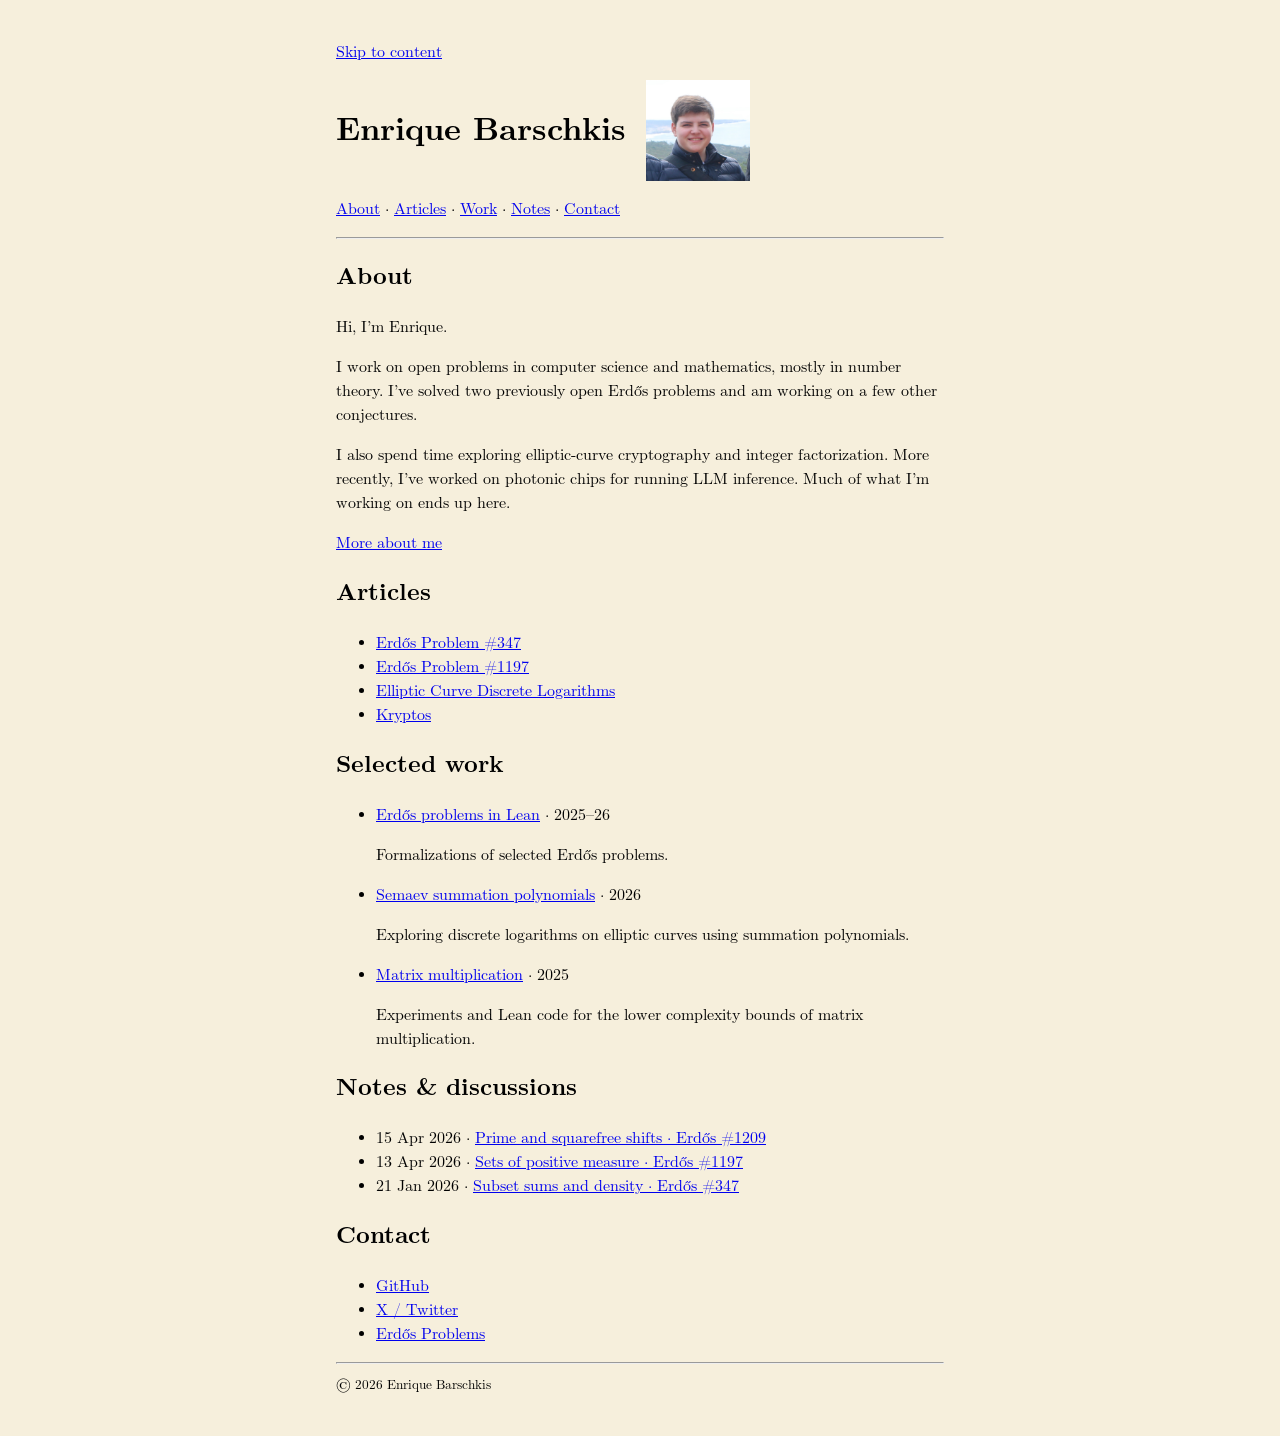
==== commit 6b7ede3d: "Add reading margins and simplify the homepage header" ====
--- a/index.html
+++ b/index.html
@@ -49,7 +49,7 @@
   <a href="#about">Skip to content</a>
   <div id="top">
     <header>
-      <div>
+      <div class="site-title">
         <h1>Enrique Barschkis</h1>
         <img src="assets/portrait.jpeg" alt="Portrait of Enrique Barschkis" width="104" height="101">
       </div>
@@ -108,7 +108,7 @@
     </main>
     <footer>
       <hr>
-      <small>© 2026 Enrique Barschkis</small> · <a href="colophon.html">About this site</a>
+      <small>© 2026 Enrique Barschkis</small>
     </footer>
   </div>
 </body>
--- a/styles.css
+++ b/styles.css
@@ -33,11 +33,37 @@
 body {
   background-color: #f6efdc;
   font-family: "Computer Modern", serif;
+  line-height: 1.5;
+  max-width: 76ch;
+  margin: clamp(1.25rem, 4vw, 2.5rem) auto;
+  padding-inline: clamp(1rem, 4vw, 2rem);
+}
+
+.site-title {
+  display: flex;
+  align-items: center;
+  gap: clamp(.75rem, 3vw, 1.25rem);
+  margin-block: 1rem;
+}
+
+.site-title h1 {
+  font-size: clamp(1.6rem, 7vw, 2rem);
+  margin: 0;
+  line-height: 1.1;
+}
+
+.site-title img {
+  flex: none;
+  width: clamp(3.5rem, 14vw, 6.5rem);
 }
 
 img, #real-curve-svg {
   max-width: 100%;
   height: auto;
+}
+
+.article-image {
+  width: min(100%, 29rem);
 }
 
 #real-curve-svg {
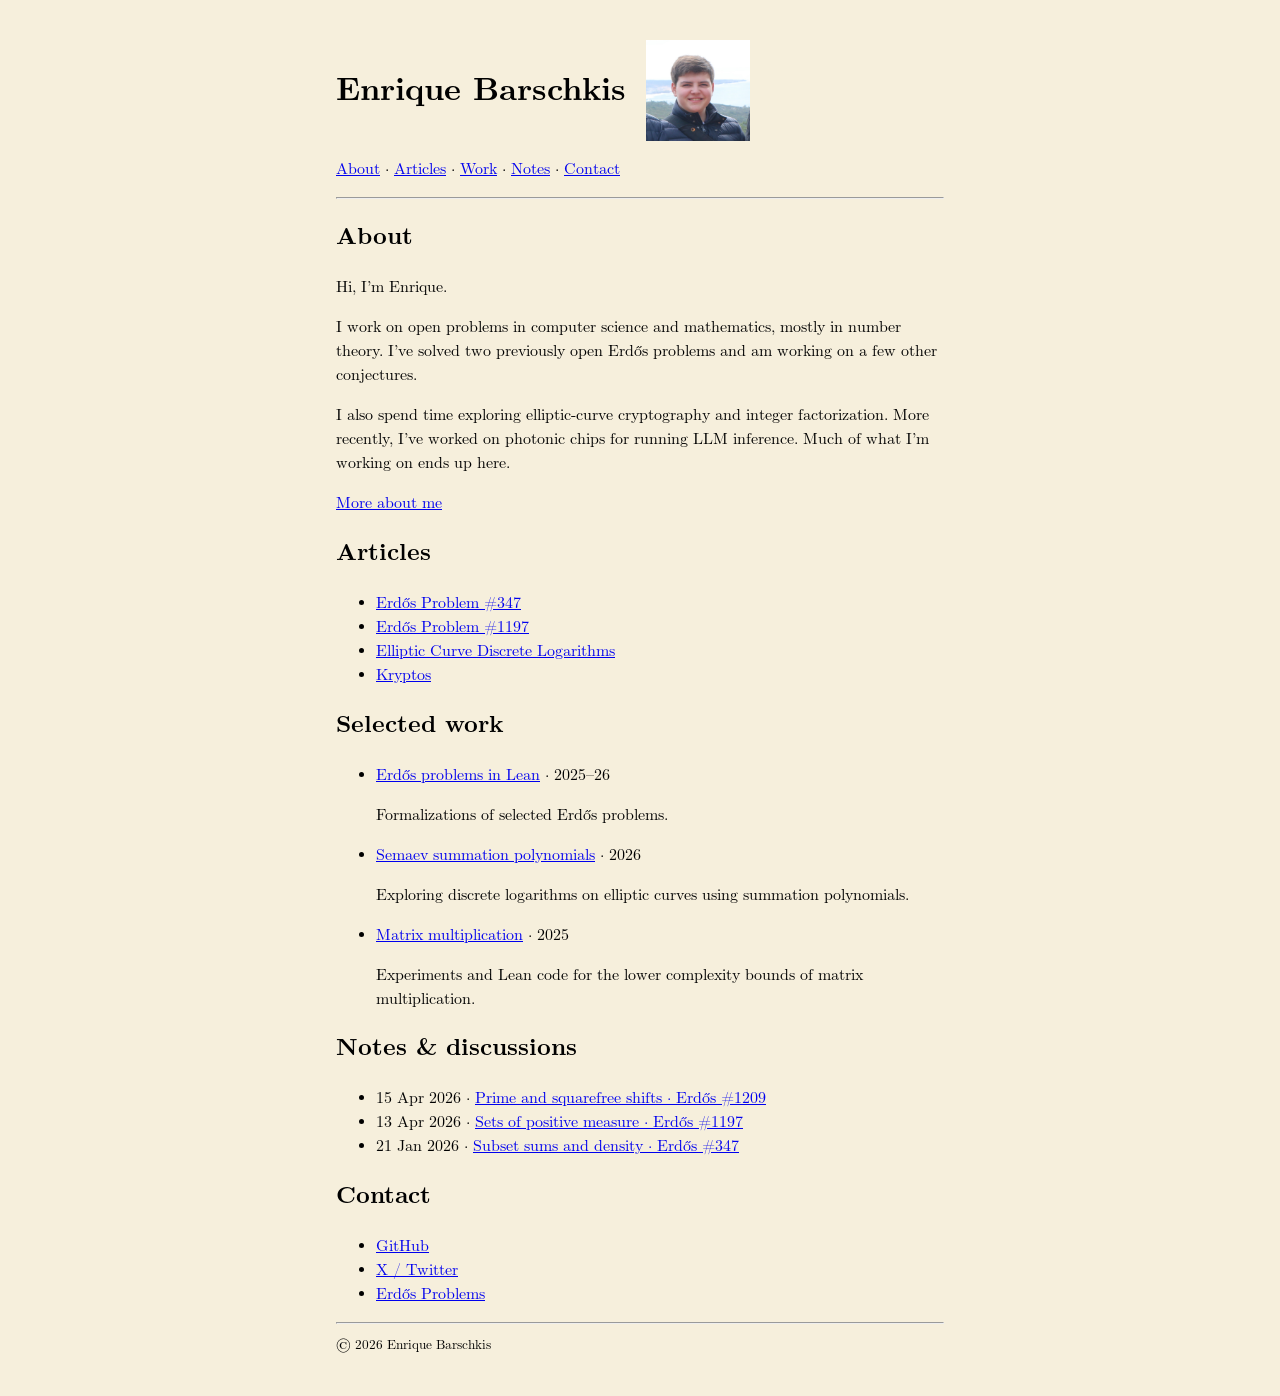
==== commit 9dec040e: "Remove skip links and shrink article figures" ====
--- a/index.html
+++ b/index.html
@@ -46,7 +46,6 @@
   </script>
 </head>
 <body>
-  <a href="#about">Skip to content</a>
   <div id="top">
     <header>
       <div class="site-title">
--- a/styles.css
+++ b/styles.css
@@ -62,10 +62,6 @@
   height: auto;
 }
 
-.article-image {
-  width: min(100%, 29rem);
-}
-
 #real-curve-svg {
   touch-action: none;
 }
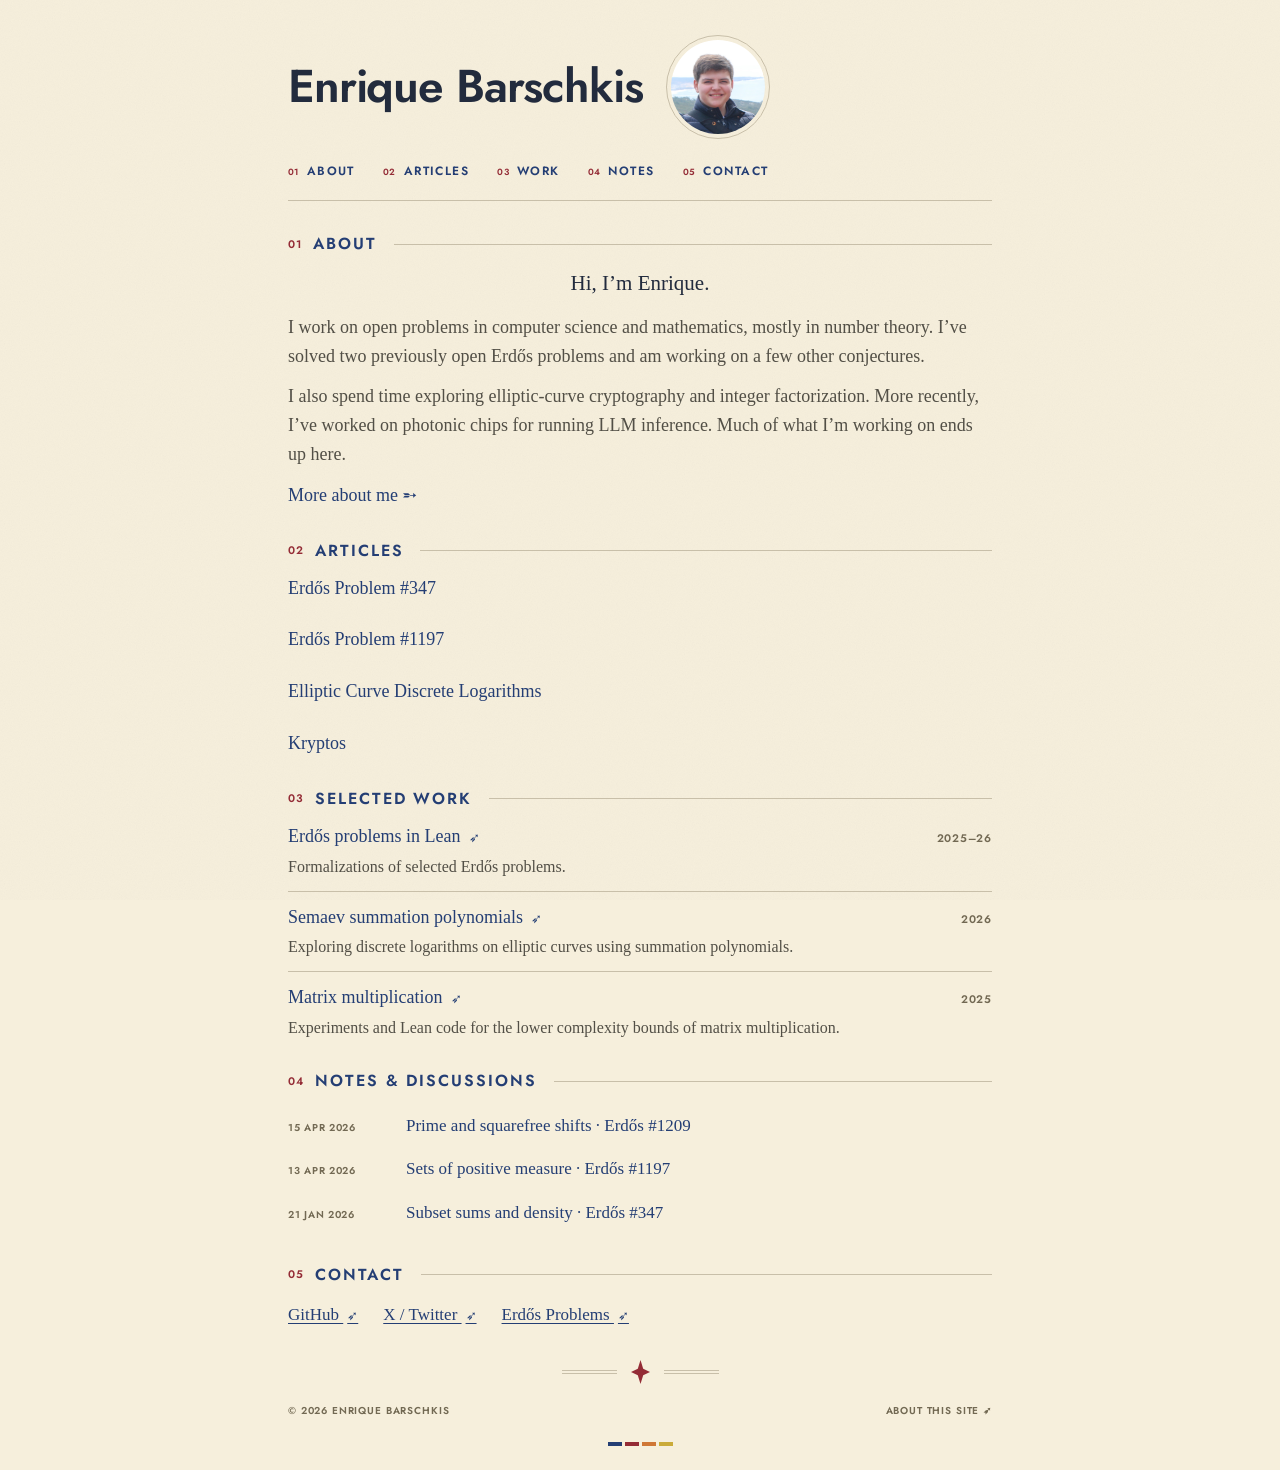
==== commit b0daad59: "Restore site to its original design" ====
--- a/index.html
+++ b/index.html
@@ -4,7 +4,7 @@
   <meta charset="utf-8">
   <meta name="viewport" content="width=device-width, initial-scale=1">
   <meta name="description" content="My personal site.">
-  <meta name="theme-color" content="#f6efdc">
+  <meta name="theme-color" content="#942c36">
   <meta property="og:type" content="website">
   <meta property="og:url" content="https://ebarschkis.github.io/">
   <meta property="og:title" content="Enrique Barschkis">
@@ -12,7 +12,7 @@
   <title>Enrique Barschkis</title>
   <link rel="canonical" href="https://ebarschkis.github.io/">
   <link rel="icon" type="image/png" href="favicon.png">
-  <link rel="preload" href="assets/fonts/cmunrm.woff2" as="font" type="font/woff2" crossorigin>
+  <link rel="preload" href="assets/fonts/jost-latin-600.woff2" as="font" type="font/woff2" crossorigin>
   <link rel="stylesheet" href="styles.css">
   <script type="application/ld+json">
 {
@@ -46,68 +46,63 @@
   </script>
 </head>
 <body>
-  <div id="top">
-    <header>
-      <div class="site-title">
+  <a class="skip-link" href="#about">Skip to content</a>
+  <div class="page" id="top">
+    <header class="masthead">
+      <div class="masthead-title">
         <h1>Enrique Barschkis</h1>
-        <img src="assets/portrait.jpeg" alt="Portrait of Enrique Barschkis" width="104" height="101">
+        <img class="portrait" src="assets/portrait.jpeg" alt="Portrait of Enrique Barschkis" width="1170" height="1138">
       </div>
-      <nav aria-label="Main navigation">
-        <p>
-          <a href="#about">About</a> ·
-          <a href="#articles">Articles</a> ·
-          <a href="#work">Work</a> ·
-          <a href="#notes">Notes</a> ·
-          <a href="#contact">Contact</a>
-        </p>
+      <nav class="main-nav" aria-label="Main navigation">
+        <a href="#about"><span aria-hidden="true">01</span> About</a>
+        <a href="#articles"><span aria-hidden="true">02</span> Articles</a>
+        <a href="#work"><span aria-hidden="true">03</span> Work</a>
+        <a href="#notes"><span aria-hidden="true">04</span> Notes</a>
+        <a href="#contact"><span aria-hidden="true">05</span> Contact</a>
       </nav>
-      <hr>
     </header>
-    <main>
-      <section id="about" aria-labelledby="about-title">
-        <h2 id="about-title">About</h2>
-        <p>Hi, I’m Enrique.</p>
-        <p>I work on open problems in computer science and mathematics, mostly in number theory. I’ve solved two previously open Erdős problems and am working on a few other conjectures.</p>
-        <p>I also spend time exploring elliptic-curve cryptography and integer factorization. More recently, I’ve worked on photonic chips for running LLM inference. Much of what I’m working on ends up here.</p>
-        <p><a href="about.html">More about me</a></p>
+    <main class="content">
+      <section class="about-section" id="about" aria-labelledby="about-title">
+        <div class="section-heading"><span class="exhibit" aria-hidden="true">01</span><h2 id="about-title">About</h2><span class="section-line" aria-hidden="true"></span></div>
+        <div class="bio"><p>Hi, I’m Enrique.</p>
+<p>I work on open problems in computer science and mathematics, mostly in number theory. I’ve solved two previously open Erdős problems and am working on a few other conjectures.</p>
+<p>I also spend time exploring elliptic-curve cryptography and integer factorization. More recently, I’ve worked on photonic chips for running LLM inference. Much of what I’m working on ends up here.</p></div>
+        <p class="about-more"><a class="animated-link" href="about.html"><span class="hover-arrow" aria-hidden="true">➸</span><span class="link-label">More about me <span aria-hidden="true">➵</span></span></a></p>
       </section>
       <section id="articles" aria-labelledby="articles-title">
-        <h2 id="articles-title">Articles</h2>
-        <ul>
-          <li><a href="erdos-347.html">Erdős Problem #347</a></li>
-          <li><a href="erdos-1197.html">Erdős Problem #1197</a></li>
-          <li><a href="elliptic-curve-discrete-logarithms.html">Elliptic Curve Discrete Logarithms</a></li>
-          <li><a href="kryptos.html">Kryptos</a></li>
+        <div class="section-heading"><span class="exhibit" aria-hidden="true">02</span><h2 id="articles-title">Articles</h2><span class="section-line" aria-hidden="true"></span></div>
+        <ul class="entry-list">
+          <li class="entry"><a class="entry-title animated-link" href="erdos-347.html"><span class="hover-arrow" aria-hidden="true">➸</span><span class="link-label">Erdős Problem #347</span></a></li>
+          <li class="entry"><a class="entry-title animated-link" href="erdos-1197.html"><span class="hover-arrow" aria-hidden="true">➸</span><span class="link-label">Erdős Problem #1197</span></a></li>
+          <li class="entry"><a class="entry-title animated-link" href="elliptic-curve-discrete-logarithms.html"><span class="hover-arrow" aria-hidden="true">➸</span><span class="link-label">Elliptic Curve Discrete Logarithms</span></a></li>
+          <li class="entry"><a class="entry-title animated-link" href="kryptos.html"><span class="hover-arrow" aria-hidden="true">➸</span><span class="link-label">Kryptos</span></a></li>
         </ul>
       </section>
       <section id="work" aria-labelledby="work-title">
-        <h2 id="work-title">Selected work</h2>
-        <ul>
-          <li><div><a href="https://github.com/ebarschkis/ErdosProblem">Erdős problems in Lean</a> · <span>2025–26</span></div><p>Formalizations of selected Erdős problems.</p></li>
-          <li><div><a href="https://github.com/ebarschkis/SemaevSummationPolynomials">Semaev summation polynomials</a> · <span>2026</span></div><p>Exploring discrete logarithms on elliptic curves using summation polynomials.</p></li>
-          <li><div><a href="https://github.com/ebarschkis/Matrix-Multiplication">Matrix multiplication</a> · <span>2025</span></div><p>Experiments and Lean code for the lower complexity bounds of matrix multiplication.</p></li>
-        </ul>
+        <div class="section-heading"><span class="exhibit" aria-hidden="true">03</span><h2 id="work-title">Selected work</h2><span class="section-line" aria-hidden="true"></span></div>
+        <ul class="entry-list">
+  <li class="entry"><div class="entry-top"><a class="animated-link entry-title" href="https://github.com/ebarschkis/ErdosProblem"><span class="hover-arrow" aria-hidden="true">➸</span><span class="link-label">Erdős problems in Lean <span class="link-arrow" aria-hidden="true">➶</span></span></a><span class="entry-date">2025–26</span></div><p>Formalizations of selected Erdős problems.</p></li>
+  <li class="entry"><div class="entry-top"><a class="animated-link entry-title" href="https://github.com/ebarschkis/SemaevSummationPolynomials"><span class="hover-arrow" aria-hidden="true">➸</span><span class="link-label">Semaev summation polynomials <span class="link-arrow" aria-hidden="true">➶</span></span></a><span class="entry-date">2026</span></div><p>Exploring discrete logarithms on elliptic curves using summation polynomials.</p></li>
+  <li class="entry"><div class="entry-top"><a class="animated-link entry-title" href="https://github.com/ebarschkis/Matrix-Multiplication"><span class="hover-arrow" aria-hidden="true">➸</span><span class="link-label">Matrix multiplication <span class="link-arrow" aria-hidden="true">➶</span></span></a><span class="entry-date">2025</span></div><p>Experiments and Lean code for the lower complexity bounds of matrix multiplication.</p></li>
+</ul>
       </section>
       <section id="notes" aria-labelledby="notes-title">
-        <h2 id="notes-title">Notes &amp; discussions</h2>
-        <ul>
-          <li><span>15 Apr 2026</span> · <a href="https://www.erdosproblems.com/forum/thread/1209?order=oldest">Prime and squarefree shifts · Erdős #1209</a></li>
-          <li><span>13 Apr 2026</span> · <a href="https://www.erdosproblems.com/forum/thread/1197">Sets of positive measure · Erdős #1197</a></li>
-          <li><span>21 Jan 2026</span> · <a href="https://www.erdosproblems.com/forum/thread/347?order=newest">Subset sums and density · Erdős #347</a></li>
-        </ul>
+        <div class="section-heading"><span class="exhibit" aria-hidden="true">04</span><h2 id="notes-title">Notes &amp; discussions</h2><span class="section-line" aria-hidden="true"></span></div>
+        <ul class="entry-list">
+  <li class="note-entry"><span class="entry-date">15 Apr 2026</span><a class="animated-link" href="https://www.erdosproblems.com/forum/thread/1209?order=oldest"><span class="hover-arrow" aria-hidden="true">➸</span><span class="link-label">Prime and squarefree shifts · Erdős #1209</span></a></li>
+  <li class="note-entry"><span class="entry-date">13 Apr 2026</span><a class="animated-link" href="https://www.erdosproblems.com/forum/thread/1197"><span class="hover-arrow" aria-hidden="true">➸</span><span class="link-label">Sets of positive measure · Erdős #1197</span></a></li>
+  <li class="note-entry"><span class="entry-date">21 Jan 2026</span><a class="animated-link" href="https://www.erdosproblems.com/forum/thread/347?order=newest"><span class="hover-arrow" aria-hidden="true">➸</span><span class="link-label">Subset sums and density · Erdős #347</span></a></li>
+</ul>
       </section>
-      <section id="contact" aria-labelledby="contact-title">
-        <h2 id="contact-title">Contact</h2>
-        <ul>
-          <li><a href="https://github.com/ebarschkis">GitHub</a></li>
-          <li><a href="https://x.com/ebarschkis">X / Twitter</a></li>
-          <li><a href="https://www.erdosproblems.com/forum/user/ebarschkis">Erdős Problems</a></li>
-        </ul>
+      <section class="contact-section" id="contact" aria-labelledby="contact-title">
+        <div class="section-heading"><span class="exhibit" aria-hidden="true">05</span><h2 id="contact-title">Contact</h2><span class="section-line" aria-hidden="true"></span></div>
+        <ul class="contact-links"><li><a href="https://github.com/ebarschkis">GitHub <span class="link-arrow" aria-hidden="true">➶</span></a></li><li><a href="https://x.com/ebarschkis">X / Twitter <span class="link-arrow" aria-hidden="true">➶</span></a></li><li><a href="https://www.erdosproblems.com/forum/user/ebarschkis">Erdős Problems <span class="link-arrow" aria-hidden="true">➶</span></a></li></ul>
       </section>
     </main>
-    <footer>
-      <hr>
-      <small>© 2026 Enrique Barschkis</small>
+    <footer class="footer">
+      <div class="footer-ornament" aria-hidden="true"><span></span><svg width="19" height="24" viewBox="0 0 19 24"><path d="m9.5 0 2.7 8.8L19 12l-6.8 3.2L9.5 24l-2.7-8.8L0 12l6.8-3.2Z" fill="currentColor"/></svg><span></span></div>
+      <div class="footer-line"><small>© 2026 Enrique Barschkis</small><a href="colophon.html">About this site <span aria-hidden="true">➶</span></a></div>
+      <div class="printer-colors" aria-hidden="true"><i></i><i></i><i></i><i></i></div>
     </footer>
   </div>
 </body>
--- a/styles.css
+++ b/styles.css
@@ -1,77 +1,166 @@
 @font-face {
-  font-family: "Computer Modern";
-  src: url("assets/fonts/cmunrm.woff2") format("woff2");
-  font-weight: normal;
+  font-family: "Jost";
   font-style: normal;
+  font-weight: 600;
   font-display: swap;
+  src: url("assets/fonts/jost-latin-600.woff2") format("woff2");
 }
 
-@font-face {
-  font-family: "Computer Modern";
-  src: url("assets/fonts/cmunbx.woff2") format("woff2");
-  font-weight: bold;
-  font-style: normal;
-  font-display: swap;
+:root {
+  color-scheme: light;
+  --paper: #f6efdc;
+  --ink: #222b3d;
+  --blue: #243e74;
+  --red: #942c36;
+  --gold: #efb844;
+  --muted: #726953;
+  --line: #c8bfa9;
+  --display: "Jost", "Century Gothic", sans-serif;
+  --body: Georgia, "Times New Roman", serif;
 }
 
-@font-face {
-  font-family: "Computer Modern";
-  src: url("assets/fonts/cmunti.woff2") format("woff2");
-  font-weight: normal;
-  font-style: italic;
-  font-display: swap;
+* { box-sizing: border-box; }
+html { scroll-padding-top: 24px; }
+body {
+  margin: 0;
+  background: var(--paper);
+  color: var(--ink);
+  font-family: var(--body);
+  font-size: 18px;
+  line-height: 1.6;
+  -webkit-font-smoothing: antialiased;
 }
 
-@font-face {
-  font-family: "Computer Modern";
-  src: url("assets/fonts/cmunbi.woff2") format("woff2");
-  font-weight: bold;
-  font-style: italic;
-  font-display: swap;
+body::before {
+  content: "";
+  position: fixed;
+  inset: 0;
+  z-index: -1;
+  pointer-events: none;
+  opacity: .12;
+  background-image: url("assets/grain.svg");
 }
 
-body {
-  background-color: #f6efdc;
-  font-family: "Computer Modern", serif;
-  line-height: 1.5;
-  max-width: 76ch;
-  margin: clamp(1.25rem, 4vw, 2.5rem) auto;
-  padding-inline: clamp(1rem, 4vw, 2rem);
+::selection { background: #e8c875; color: var(--ink); }
+a { color: var(--blue); text-underline-offset: .2em; text-decoration-thickness: 1px; }
+a:hover { color: var(--red); }
+a:focus-visible { outline: 2px solid var(--red); outline-offset: 5px; }
+img { max-width: 100%; }
+.page { width: min(760px, calc(100% - 48px)); margin: 35px auto 24px; }
+.sr-only { position: absolute; width: 1px; height: 1px; overflow: hidden; clip-path: inset(50%); white-space: nowrap; }
+.skip-link { position: fixed; top: 12px; left: 12px; z-index: 10; padding: 8px 14px; background: var(--paper); transform: translateY(-160%); }
+.skip-link:focus { transform: none; }
+.masthead { margin: 0 28px; padding-bottom: 10px; border-bottom: 1px solid var(--line); }
+.masthead-title { display: flex; align-items: center; gap: 24px; margin-bottom: 14px; }
+.masthead-title h1 { min-width: 0; margin: 0; }
+.portrait { display: block; flex: none; width: 104px; height: 104px; object-fit: cover; border-radius: 50%; padding: 4px; border: 1px solid var(--line); }
+h1 { margin: 0 0 14px; color: var(--ink); font: 600 clamp(32px, 6vw, 46px)/1.2 var(--display); letter-spacing: -.025em; }
+.main-nav { display: flex; flex-wrap: wrap; gap: 0 28px; }
+.main-nav a { display: flex; align-items: baseline; gap: 8px; padding: 9px 0; font: 600 12px/1.6 var(--display); letter-spacing: .12em; text-transform: uppercase; text-decoration: none; }
+.main-nav a:hover { text-decoration: underline; }
+.main-nav a span { color: var(--red); font-size: 9px; letter-spacing: .04em; }
+.content { padding: 0 28px; }
+section { margin-top: 29px; scroll-margin-top: 24px; }
+.about-section { margin-top: 31px; }
+.section-heading { display: flex; align-items: center; gap: 12px; margin-bottom: 11px; }
+.exhibit { color: var(--red); font: 600 11px/1 var(--display); letter-spacing: .05em; }
+h2 { margin: 0; color: var(--blue); font: 600 16px/1.5 var(--display); text-transform: uppercase; letter-spacing: .12em; }
+.section-line { flex: 1; border-top: 1px solid var(--line); margin-left: 5px; }
+p { margin: 0 0 10px; }
+.bio p { margin-bottom: 12px; }
+.bio p:last-child { margin-bottom: 0; }
+.bio p:first-child { font-size: 21px; text-align: center; }
+.bio p + p { color: #524f46; }
+.about-more { margin-top: 12px; }
+.about-more a:hover .link-label > span, .about-more a:focus-visible .link-label > span { visibility: hidden; }
+.empty-state { color: var(--muted); font-size: 16px; font-style: italic; margin-bottom: 0; }
+.entry-list { list-style: none; margin: 0; padding: 0; }
+.entry { padding: 11px 0 12px; border-bottom: 1px solid var(--line); }
+.entry:first-child { padding-top: 0; }
+.entry:last-child { border-bottom: 0; padding-bottom: 0; }
+.entry-top { display: flex; gap: 20px; align-items: baseline; justify-content: space-between; }
+.entry-title { font-size: 18px; font-weight: normal; }
+#articles .entry { border-bottom: 0; }
+.animated-link { position: relative; display: inline-block; min-width: 0; padding-right: 1.5em; }
+#articles .animated-link { display: block; }
+.link-label { display: inline-block; transition: transform .18s ease; }
+.hover-arrow { position: absolute; left: 0; top: 0; opacity: 0; transition: opacity .18s ease; }
+.animated-link:hover .link-label, .animated-link:focus-visible .link-label { transform: translateX(1.5em); }
+.animated-link:hover .hover-arrow, .animated-link:focus-visible .hover-arrow { opacity: 1; }
+.animated-link:hover .link-arrow, .animated-link:focus-visible .link-arrow { visibility: hidden; }
+.entry-date { flex-shrink: 0; color: var(--muted); font: 600 11px/1.5 var(--display); letter-spacing: .07em; text-transform: uppercase; }
+.entry p { font-size: 16px; line-height: 1.5; margin: 4px 0 0; color: #524f46; }
+.note-entry { display: grid; grid-template-columns: 100px 1fr; gap: 18px; align-items: baseline; padding: 8px 0; }
+.note-entry .entry-date { font-size: 10px; }
+.note-entry a { font-size: 17px; }
+.contact-links { display: flex; flex-wrap: wrap; gap: 8px 25px; list-style: none; margin: 0; padding: 0; font-size: 17px; }
+.contact-links a { display: inline-block; padding: 3px 0; }
+.link-arrow { font-family: var(--display); font-size: 13px; padding-left: 4px; }
+.footer { padding: 0 28px; margin-top: 29px; }
+.footer-ornament { display: flex; gap: 14px; align-items: center; justify-content: center; color: var(--red); }
+.footer-ornament span { width: 55px; height: 4px; border-top: 1px solid var(--line); border-bottom: 1px solid var(--line); }
+.footer-line { display: flex; justify-content: space-between; align-items: center; gap: 12px; margin-top: 18px; color: var(--muted); font: 600 10px/1.8 var(--display); letter-spacing: .085em; text-transform: uppercase; }
+.footer-line small { font-size: inherit; }
+.footer-line a { color: var(--muted); text-decoration: none; }
+.footer-line a:hover { color: var(--red); text-decoration: underline; }
+.printer-colors { display: flex; justify-content: center; gap: 3px; margin-top: 22px; }
+.printer-colors i { width: 14px; height: 4px; background: var(--blue); }
+.printer-colors i:nth-child(2) { background: var(--red); }
+.printer-colors i:nth-child(3) { background: #cf7736; }
+.printer-colors i:nth-child(4) { background: #caab39; }
+
+/* The same small document layout for individual notes and the colophon. */
+.document-page { width: min(680px, calc(100% - 48px)); margin: 50px auto 32px; }
+.document-header { border-top: 4px double var(--blue); border-bottom: 1px solid var(--line); padding: 16px 0; display: flex; justify-content: space-between; gap: 16px; }
+.document-header a, .document-header span { font: 600 11px/1.6 var(--display); letter-spacing: .12em; text-transform: uppercase; }
+.document-header span { color: var(--muted); }
+.document-page article { padding: 37px 0 20px; }
+.document-page h1 { color: var(--blue); font: 600 clamp(30px, 6vw, 46px)/1.15 var(--display); letter-spacing: -.015em; text-transform: uppercase; padding: 0; margin: 10px 0 27px; }
+.document-page h2 { margin: 28px 0 12px; }
+.document-page article p { margin-bottom: 20px; }
+.document-kicker { color: var(--red); font: 600 11px/1.4 var(--display); letter-spacing: .13em; text-transform: uppercase; }
+.palette { display: flex; height: 14px; margin: 25px 0; }
+.palette span { flex: 1; }
+.palette span:nth-child(1) { background: var(--blue); }
+.palette span:nth-child(2) { background: var(--red); }
+.palette span:nth-child(3) { background: #cf7736; }
+.palette span:nth-child(4) { background: var(--gold); }
+.document-page .footer { padding: 0; }
+.document-page article li { margin-bottom: 8px; }
+.link-placeholder { color: var(--muted); font-size: .85em; }
+
+@media (min-width: 1400px) { .page { margin-top: 46px; } }
+@media (max-width: 600px) {
+  .page { width: calc(100% - 28px); margin-top: 16px; }
+  .masthead { margin: 12px 12px 0; padding-bottom: 4px; }
+  .masthead-title { gap: 16px; margin-bottom: 8px; }
+  .portrait { width: 72px; height: 72px; padding: 3px; }
+  h1 { margin-bottom: 8px; }
+  .main-nav { justify-content: space-between; gap: 0 12px; }
+  .main-nav a { gap: 5px; padding: 9px 0; font-size: 10px; letter-spacing: .07em; min-height: 44px; align-items: center; }
+  .main-nav a span { font-size: 8px; }
+  .content, .footer { padding-left: 12px; padding-right: 12px; }
+  section { margin-top: 26px; }
+  .about-section { margin-top: 25px; }
+  .bio p:first-child { font-size: 20px; }
+  .bio p + p { font-size: 17px; }
+  h2 { font-size: 14px; }
+  .section-heading { gap: 10px; }
+  .entry-top { gap: 12px; }
+  .entry-title { font-size: 17px; }
+  .note-entry { grid-template-columns: 83px 1fr; gap: 12px; }
+  .footer-line { font-size: 9px; letter-spacing: .025em; flex-wrap: wrap; justify-content: center; }
+  .document-page { width: calc(100% - 40px); margin-top: 24px; }
+  .document-header { flex-wrap: wrap; gap: 8px; }
 }
 
-.site-title {
-  display: flex;
-  align-items: center;
-  gap: clamp(.75rem, 3vw, 1.25rem);
-  margin-block: 1rem;
+@media (prefers-reduced-motion: reduce) {
+  .link-label, .hover-arrow { transition: none; }
 }
 
-.site-title h1 {
-  font-size: clamp(1.6rem, 7vw, 2rem);
-  margin: 0;
-  line-height: 1.1;
+@media print {
+  body { background: white; font-size: 12pt; }
+  body::before, .skip-link, .main-nav { display: none; }
+  .page, .document-page { width: 100%; margin: 0; }
+  .masthead, section, .footer { break-inside: avoid; }
 }
-
-.site-title img {
-  flex: none;
-  width: clamp(3.5rem, 14vw, 6.5rem);
-}
-
-img, #real-curve-svg {
-  max-width: 100%;
-  height: auto;
-}
-
-#real-curve-svg {
-  touch-action: none;
-}
-
-.katex-display {
-  overflow-x: auto;
-  overflow-y: hidden;
-}
-
-.katex-display > .katex {
-  width: max-content;
-  min-width: 100%;
-}
